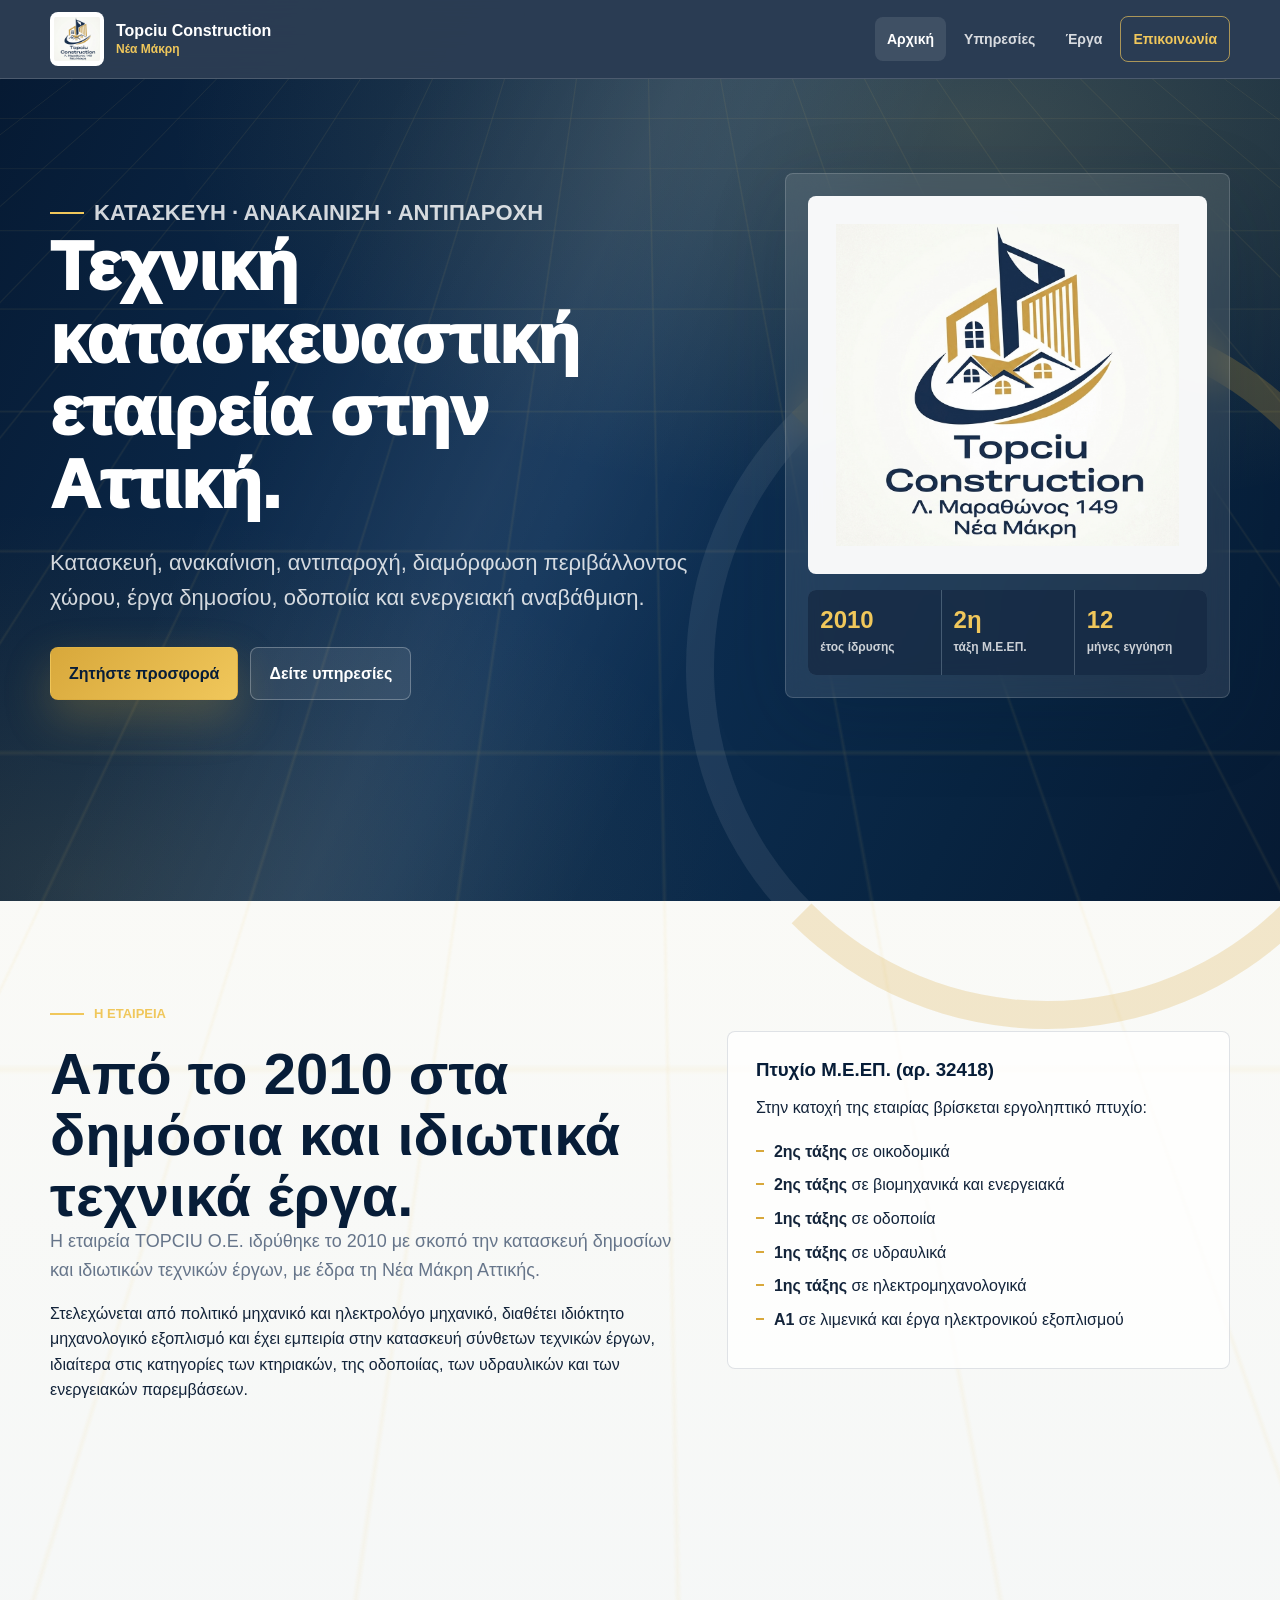
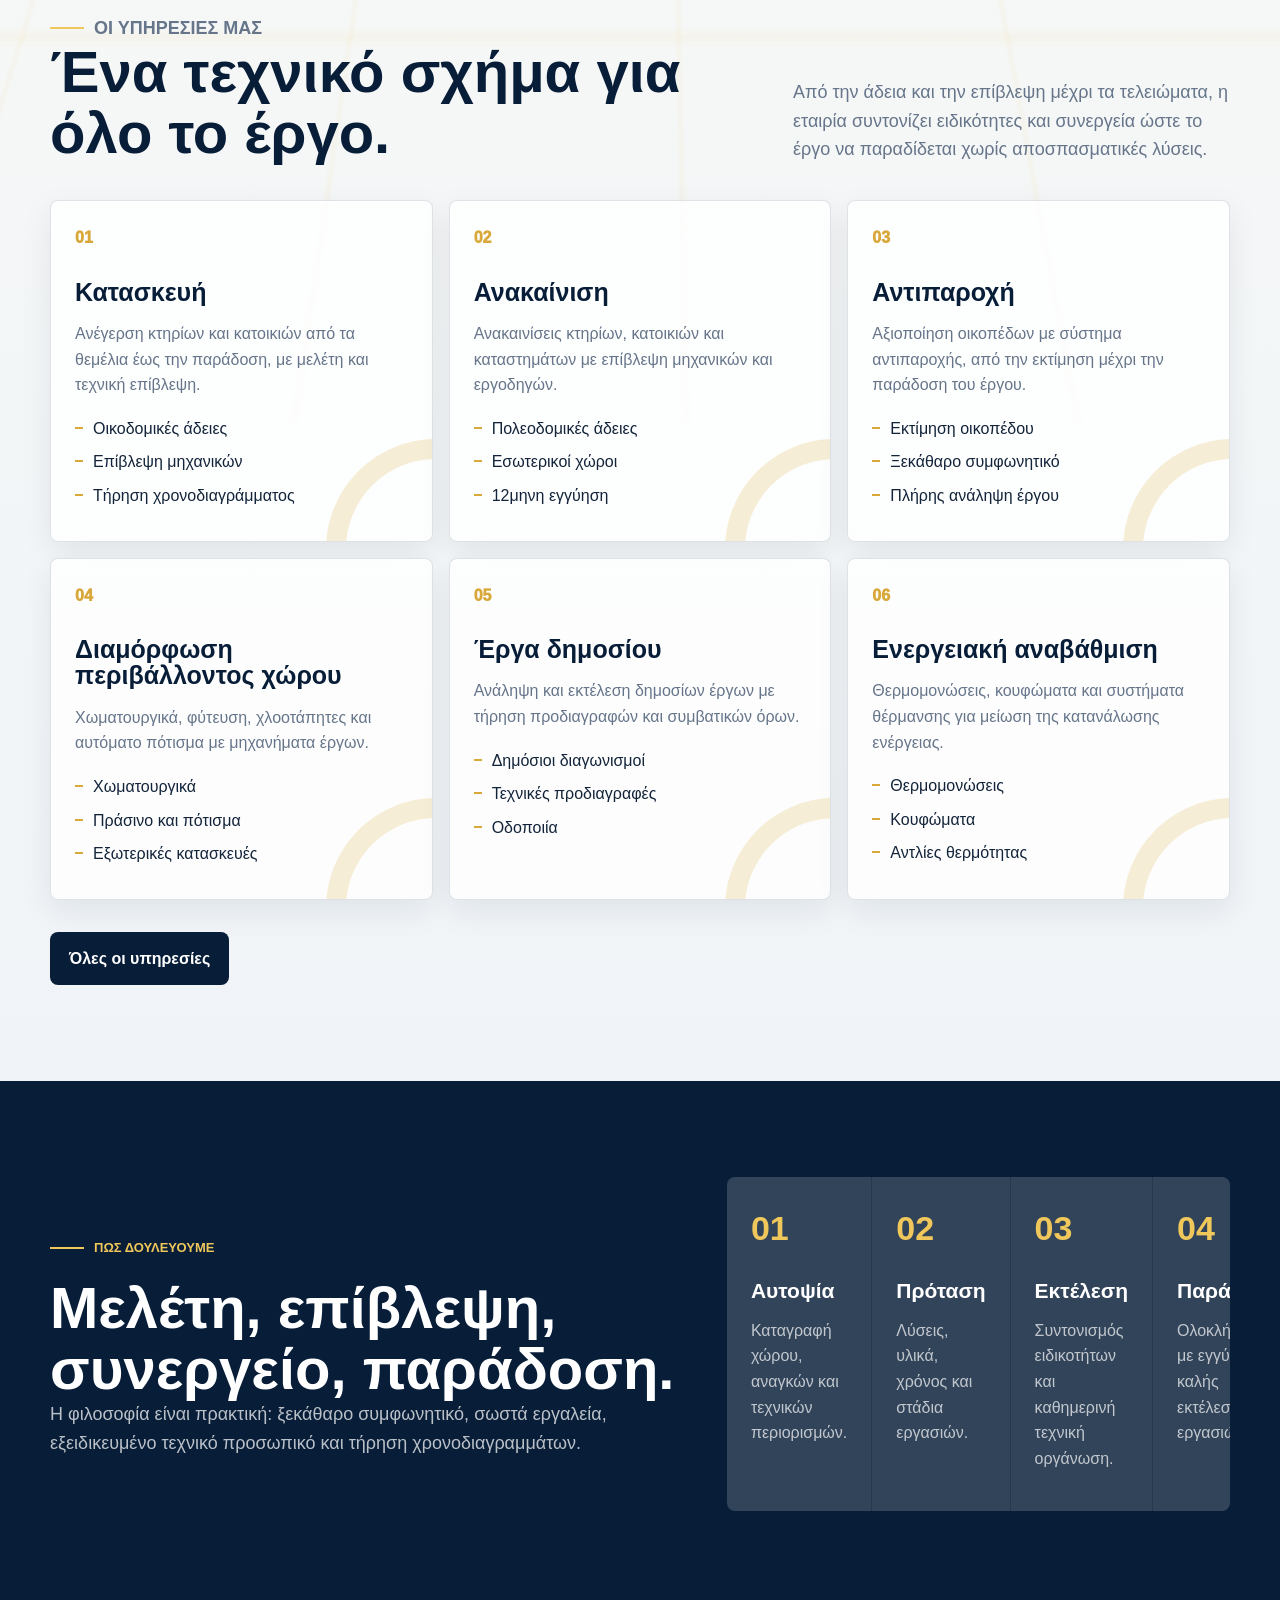
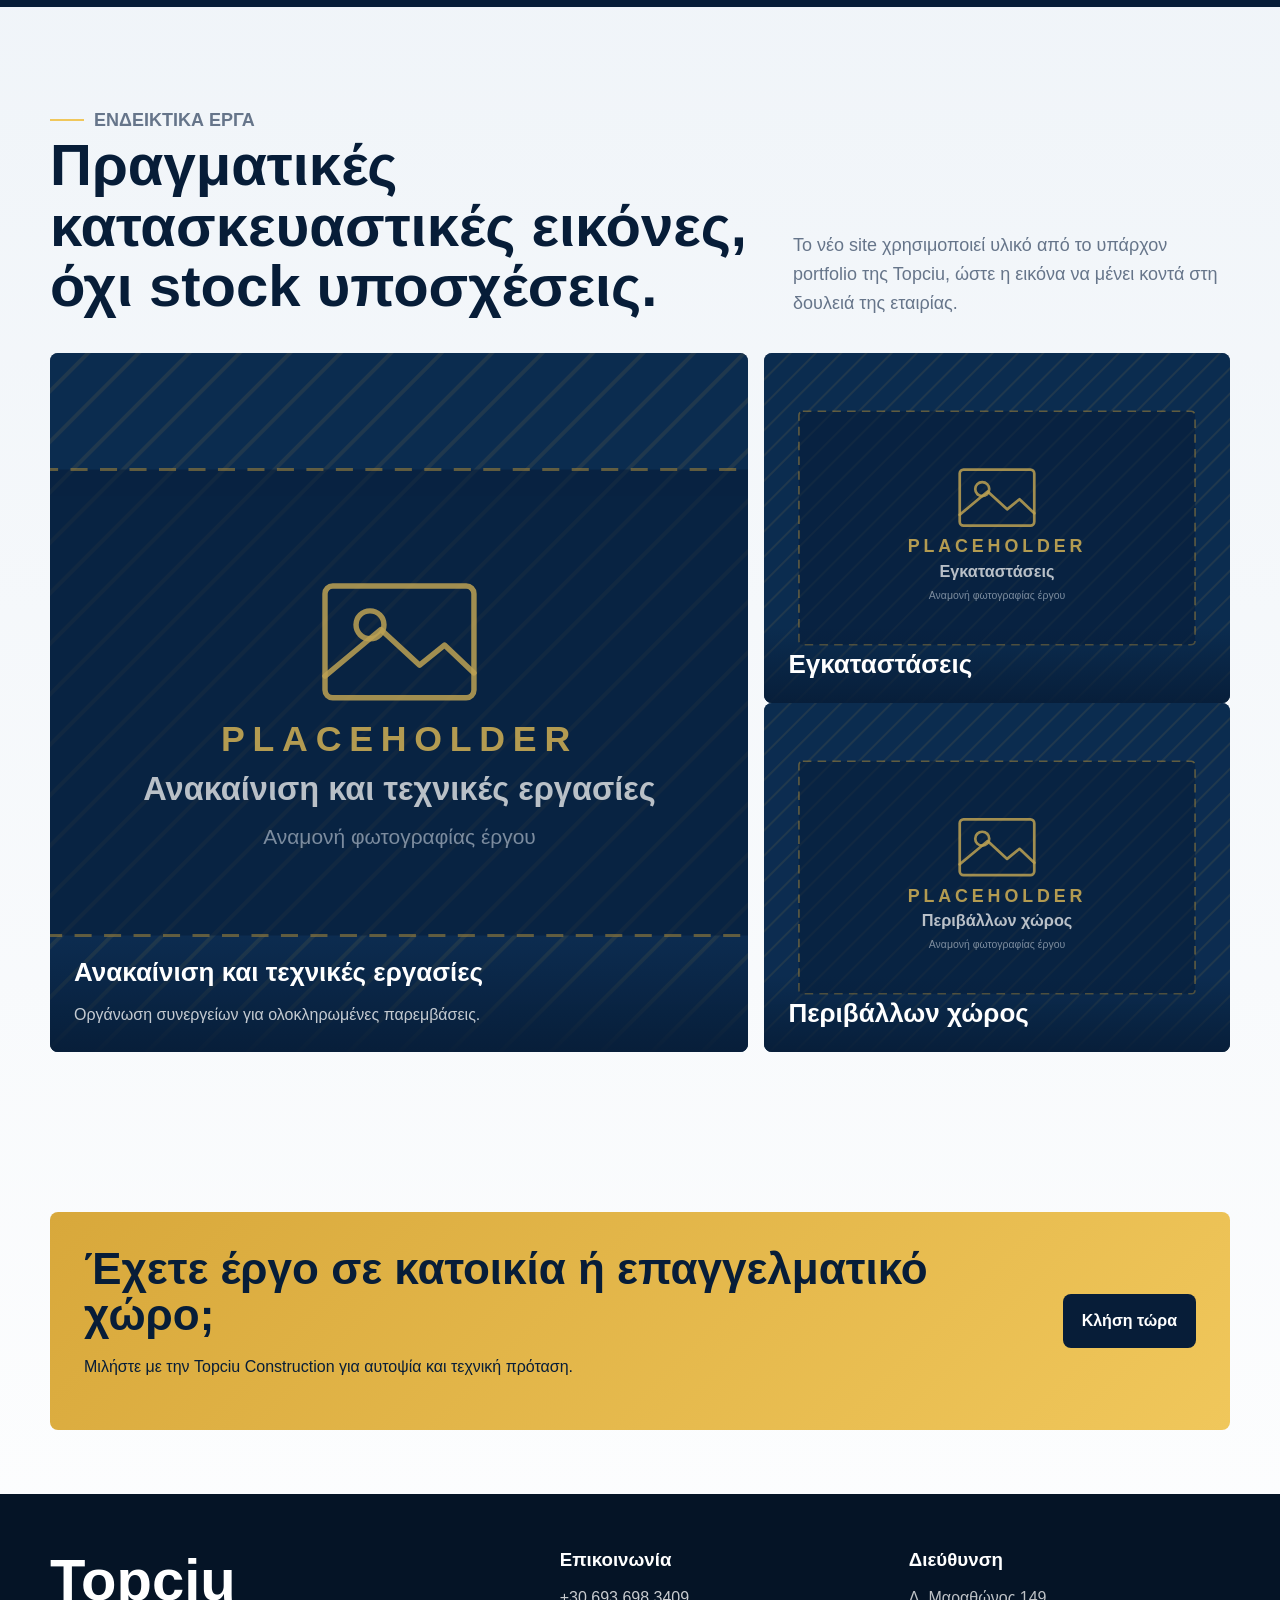
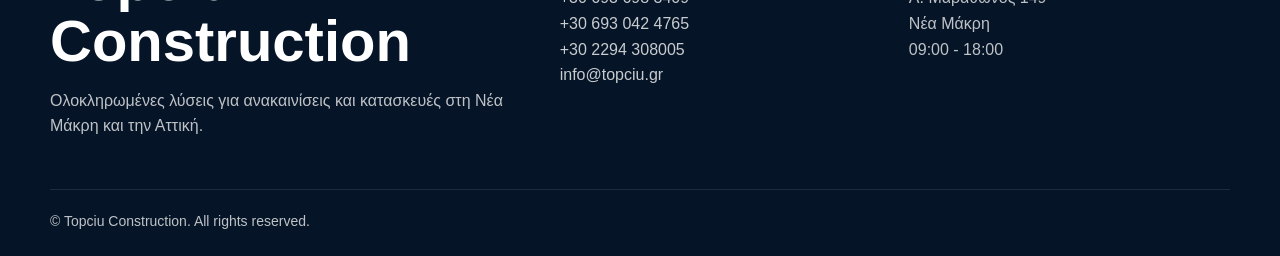
==== index.html @ d17289c3 "Add office landline, switch domain, use image placeholders - Add landline +30 2294 308005 to footers" ====
<!doctype html>
<html lang="el">
<head>
  <meta charset="utf-8">
  <meta name="viewport" content="width=device-width, initial-scale=1">
  <title>Topciu Construction | Ανακαινίσεις και κατασκευές στη Νέα Μάκρη</title>
  <meta name="description" content="Topciu Construction στη Νέα Μάκρη: κατασκευή, ανακαίνιση, αντιπαροχή, διαμόρφωση περιβάλλοντος χώρου, έργα δημοσίου, οδοποιία και ενεργειακή αναβάθμιση.">
  <link rel="canonical" href="https://topciuconstruction.gr/">
  <meta property="og:type" content="website">
  <meta property="og:title" content="Topciu Construction | Ανακαινίσεις και κατασκευές">
  <meta property="og:description" content="Κατασκευαστικές εργασίες με οργάνωση, τεχνική επίβλεψη και 12μηνη εγγύηση καλής εκτέλεσης.">
  <meta property="og:image" content="https://topciuconstruction.gr/assets/topciu-new-logo.png">
  <meta property="og:url" content="https://topciuconstruction.gr/">
  <link rel="stylesheet" href="styles.css">
  <script type="application/ld+json">
  {"@context":"https://schema.org","@type":"LocalBusiness","name":"Topciu Construction","image":"https://topciuconstruction.gr/assets/topciu-new-logo.png","url":"https://topciuconstruction.gr/","telephone":["+306936983409","+306930424765","+302294308005"],"email":"info@topciu.gr","address":{"@type":"PostalAddress","streetAddress":"Λ. Μαραθώνος 149","addressLocality":"Νέα Μάκρη","addressCountry":"GR"},"openingHours":"Mo-Fr 09:00-18:00","areaServed":"Αττική","foundingDate":"2010","legalName":"TOPCIU O.E.","description":"Τεχνική κατασκευαστική εταιρεία που ιδρύθηκε το 2010, με πτυχίο Μ.Ε.ΕΠ. (αρ. 32418) 2ης τάξης σε οικοδομικά και βιομηχανικά-ενεργειακά. Αναλαμβάνει κατασκευή, ανακαίνιση, αντιπαροχή, διαμόρφωση περιβάλλοντος χώρου, έργα δημοσίου, οδοποιία και ενεργειακή αναβάθμιση.","hasOfferCatalog":{"@type":"OfferCatalog","name":"Παροχές και υπηρεσίες","itemListElement":[{"@type":"Offer","itemOffered":{"@type":"Service","name":"Κατασκευή"}},{"@type":"Offer","itemOffered":{"@type":"Service","name":"Ανακαίνιση"}},{"@type":"Offer","itemOffered":{"@type":"Service","name":"Αντιπαροχή"}},{"@type":"Offer","itemOffered":{"@type":"Service","name":"Διαμόρφωση περιβάλλοντος χώρου"}},{"@type":"Offer","itemOffered":{"@type":"Service","name":"Έργα δημοσίου"}},{"@type":"Offer","itemOffered":{"@type":"Service","name":"Οδοποιία"}},{"@type":"Offer","itemOffered":{"@type":"Service","name":"Ενεργειακή αναβάθμιση"}}]}}
  </script>
</head>
<body>
  <a class="skip-link" href="#main">Μετάβαση στο περιεχόμενο</a>
  <div class="site-shell">
    <header class="site-header">
      <div class="container nav-wrap">
        <a class="brand" href="index.html" aria-label="Topciu Construction αρχική">
          <img src="assets/topciu-new-logo.png" alt="Topciu Construction logo" width="54" height="54">
          <span>Topciu Construction<small>Νέα Μάκρη</small></span>
        </a>
        <button class="menu-toggle" type="button" aria-label="Άνοιγμα μενού" aria-expanded="false">☰</button>
        <nav class="main-nav" aria-label="Κύρια πλοήγηση">
          <a href="index.html" aria-current="page">Αρχική</a>
          <a href="ypiresies.html">Υπηρεσίες</a>
          <a href="erga.html">Έργα</a>
          <a href="epikoinonia.html" class="nav-cta">Επικοινωνία</a>
        </nav>
      </div>
    </header>

    <main id="main">
      <section class="hero">
        <div class="container hero-grid">
          <div>
            <p class="eyebrow reveal">Κατασκευή · Ανακαίνιση · Αντιπαροχή</p>
            <h1 class="reveal">Τεχνική κατασκευαστική εταιρεία στην Αττική.</h1>
            <p class="reveal">Κατασκευή, ανακαίνιση, αντιπαροχή, διαμόρφωση περιβάλλοντος χώρου, έργα δημοσίου, οδοποιία και ενεργειακή αναβάθμιση.</p>
            <div class="hero-actions reveal">
              <a class="button button-primary" href="epikoinonia.html">Ζητήστε προσφορά</a>
              <a class="button button-secondary" href="ypiresies.html">Δείτε υπηρεσίες</a>
            </div>
          </div>
          <aside class="hero-panel reveal" aria-label="Στοιχεία εταιρίας">
            <div class="hero-logo">
              <img src="assets/topciu-new-logo.png" alt="Topciu Construction νέο λογότυπο">
            </div>
            <div class="metrics">
              <div class="metric"><strong>2010</strong><span>έτος ίδρυσης</span></div>
              <div class="metric"><strong>2η</strong><span>τάξη Μ.Ε.ΕΠ.</span></div>
              <div class="metric"><strong>12</strong><span>μήνες εγγύηση</span></div>
            </div>
          </aside>
        </div>
      </section>

      <section class="section">
        <div class="container split">
          <div class="reveal">
            <p class="eyebrow">Η εταιρεία</p>
            <h2>Από το 2010 στα δημόσια και ιδιωτικά τεχνικά έργα.</h2>
            <p class="lead">Η εταιρεία TOPCIU Ο.Ε. ιδρύθηκε το 2010 με σκοπό την κατασκευή δημοσίων και ιδιωτικών τεχνικών έργων, με έδρα τη Νέα Μάκρη Αττικής.</p>
            <p>Στελεχώνεται από πολιτικό μηχανικό και ηλεκτρολόγο μηχανικό, διαθέτει ιδιόκτητο μηχανολογικό εξοπλισμό και έχει εμπειρία στην κατασκευή σύνθετων τεχνικών έργων, ιδιαίτερα στις κατηγορίες των κτηριακών, της οδοποιίας, των υδραυλικών και των ενεργειακών παρεμβάσεων.</p>
          </div>
          <div class="content-block reveal">
            <h3>Πτυχίο Μ.Ε.ΕΠ. (αρ. 32418)</h3>
            <p>Στην κατοχή της εταιρίας βρίσκεται εργοληπτικό πτυχίο:</p>
            <ul class="check-list">
              <li><strong>2ης τάξης</strong> σε οικοδομικά</li>
              <li><strong>2ης τάξης</strong> σε βιομηχανικά και ενεργειακά</li>
              <li><strong>1ης τάξης</strong> σε οδοποιία</li>
              <li><strong>1ης τάξης</strong> σε υδραυλικά</li>
              <li><strong>1ης τάξης</strong> σε ηλεκτρομηχανολογικά</li>
              <li><strong>Α1</strong> σε λιμενικά και έργα ηλεκτρονικού εξοπλισμού</li>
            </ul>
          </div>
        </div>
      </section>

      <section class="section">
        <div class="container">
          <div class="section-head reveal">
            <div>
              <p class="eyebrow">Οι υπηρεσίες μας</p>
              <h2>Ένα τεχνικό σχήμα για όλο το έργο.</h2>
            </div>
            <p>Από την άδεια και την επίβλεψη μέχρι τα τελειώματα, η εταιρία συντονίζει ειδικότητες και συνεργεία ώστε το έργο να παραδίδεται χωρίς αποσπασματικές λύσεις.</p>
          </div>
          <div class="service-grid">
            <article class="service-card reveal" data-tilt>
              <span class="num">01</span>
              <h3>Κατασκευή</h3>
              <p>Ανέγερση κτηρίων και κατοικιών από τα θεμέλια έως την παράδοση, με μελέτη και τεχνική επίβλεψη.</p>
              <ul><li>Οικοδομικές άδειες</li><li>Επίβλεψη μηχανικών</li><li>Τήρηση χρονοδιαγράμματος</li></ul>
            </article>
            <article class="service-card reveal" data-tilt>
              <span class="num">02</span>
              <h3><a href="anakainiseis.html">Ανακαίνιση</a></h3>
              <p>Ανακαινίσεις κτηρίων, κατοικιών και καταστημάτων με επίβλεψη μηχανικών και εργοδηγών.</p>
              <ul><li>Πολεοδομικές άδειες</li><li>Εσωτερικοί χώροι</li><li>12μηνη εγγύηση</li></ul>
            </article>
            <article class="service-card reveal" data-tilt>
              <span class="num">03</span>
              <h3>Αντιπαροχή</h3>
              <p>Αξιοποίηση οικοπέδων με σύστημα αντιπαροχής, από την εκτίμηση μέχρι την παράδοση του έργου.</p>
              <ul><li>Εκτίμηση οικοπέδου</li><li>Ξεκάθαρο συμφωνητικό</li><li>Πλήρης ανάληψη έργου</li></ul>
            </article>
            <article class="service-card reveal" data-tilt>
              <span class="num">04</span>
              <h3><a href="exoterikoi-xoroi.html">Διαμόρφωση περιβάλλοντος χώρου</a></h3>
              <p>Χωματουργικά, φύτευση, χλοοτάπητες και αυτόματο πότισμα με μηχανήματα έργων.</p>
              <ul><li>Χωματουργικά</li><li>Πράσινο και πότισμα</li><li>Εξωτερικές κατασκευές</li></ul>
            </article>
            <article class="service-card reveal" data-tilt>
              <span class="num">05</span>
              <h3>Έργα δημοσίου</h3>
              <p>Ανάληψη και εκτέλεση δημοσίων έργων με τήρηση προδιαγραφών και συμβατικών όρων.</p>
              <ul><li>Δημόσιοι διαγωνισμοί</li><li>Τεχνικές προδιαγραφές</li><li>Οδοποιία</li></ul>
            </article>
            <article class="service-card reveal" data-tilt>
              <span class="num">06</span>
              <h3>Ενεργειακή αναβάθμιση</h3>
              <p>Θερμομονώσεις, κουφώματα και συστήματα θέρμανσης για μείωση της κατανάλωσης ενέργειας.</p>
              <ul><li>Θερμομονώσεις</li><li>Κουφώματα</li><li>Αντλίες θερμότητας</li></ul>
            </article>
          </div>
          <div class="section-actions reveal">
            <a class="button button-dark" href="ypiresies.html">Όλες οι υπηρεσίες</a>
          </div>
        </div>
      </section>

      <section class="section section-dark">
        <div class="container split">
          <div class="reveal">
            <p class="eyebrow">Πώς δουλεύουμε</p>
            <h2>Μελέτη, επίβλεψη, συνεργείο, παράδοση.</h2>
            <p class="lead">Η φιλοσοφία είναι πρακτική: ξεκάθαρο συμφωνητικό, σωστά εργαλεία, εξειδικευμένο τεχνικό προσωπικό και τήρηση χρονοδιαγραμμάτων.</p>
          </div>
          <div class="process reveal">
            <div class="process-step"><strong>01</strong><h3>Αυτοψία</h3><p>Καταγραφή χώρου, αναγκών και τεχνικών περιορισμών.</p></div>
            <div class="process-step"><strong>02</strong><h3>Πρόταση</h3><p>Λύσεις, υλικά, χρόνος και στάδια εργασιών.</p></div>
            <div class="process-step"><strong>03</strong><h3>Εκτέλεση</h3><p>Συντονισμός ειδικοτήτων και καθημερινή τεχνική οργάνωση.</p></div>
            <div class="process-step"><strong>04</strong><h3>Παράδοση</h3><p>Ολοκλήρωση με εγγύηση καλής εκτέλεσης εργασιών.</p></div>
          </div>
        </div>
      </section>

      <section class="section">
        <div class="container">
          <div class="section-head reveal">
            <div>
              <p class="eyebrow">Ενδεικτικά έργα</p>
              <h2>Πραγματικές κατασκευαστικές εικόνες, όχι stock υποσχέσεις.</h2>
            </div>
            <p>Το νέο site χρησιμοποιεί υλικό από το υπάρχον portfolio της Topciu, ώστε η εικόνα να μένει κοντά στη δουλειά της εταιρίας.</p>
          </div>
          <div class="project-grid">
            <article class="project-card reveal">
              <img src="assets/placeholder-renovation.svg" alt="Εργασίες ανακαίνισης από την Topciu Construction" loading="lazy">
              <div class="project-caption"><h3>Ανακαίνιση και τεχνικές εργασίες</h3><p>Οργάνωση συνεργείων για ολοκληρωμένες παρεμβάσεις.</p></div>
            </article>
            <div>
              <article class="project-card small reveal">
                <img src="assets/placeholder-systems.svg" alt="Υδραυλικές εγκαταστάσεις σε έργο" loading="lazy">
                <div class="project-caption"><h3>Εγκαταστάσεις</h3></div>
              </article>
              <article class="project-card small reveal">
                <img src="assets/placeholder-exterior.svg" alt="Διαμόρφωση εξωτερικού χώρου" loading="lazy">
                <div class="project-caption"><h3>Περιβάλλων χώρος</h3></div>
              </article>
            </div>
          </div>
        </div>
      </section>

      <section class="section section-tight">
        <div class="container">
          <div class="cta-band reveal">
            <div>
              <h2>Έχετε έργο σε κατοικία ή επαγγελματικό χώρο;</h2>
              <p>Μιλήστε με την Topciu Construction για αυτοψία και τεχνική πρόταση.</p>
            </div>
            <a class="button button-dark" href="tel:+306936983409">Κλήση τώρα</a>
          </div>
        </div>
      </section>
    </main>

    <footer class="footer">
      <div class="container footer-grid">
        <div><h2>Topciu Construction</h2><p>Ολοκληρωμένες λύσεις για ανακαινίσεις και κατασκευές στη Νέα Μάκρη και την Αττική.</p></div>
        <div><h3>Επικοινωνία</h3><p><a href="tel:+306936983409">+30 693 698 3409</a><br><a href="tel:+306930424765">+30 693 042 4765</a><br><a href="tel:+302294308005">+30 2294 308005</a><br><a href="mailto:info@topciu.gr">info@topciu.gr</a></p></div>
        <div><h3>Διεύθυνση</h3><p>Λ. Μαραθώνος 149<br>Νέα Μάκρη<br>09:00 - 18:00</p></div>
      </div>
      <div class="container copyright">© Topciu Construction. All rights reserved.</div>
    </footer>
  </div>
  <script src="script.js"></script>
</body>
</html>
---- styles.css ----
:root {
  --navy: #071d38;
  --navy-2: #0e3157;
  --ink: #13243a;
  --gold: #d8a83b;
  --gold-2: #f0c75b;
  --steel: #dce4ee;
  --paper: #f8f6ef;
  --white: #ffffff;
  --muted: #66758a;
  --line: rgba(7, 29, 56, 0.12);
  --shadow: 0 24px 80px rgba(7, 29, 56, 0.16);
  --radius: 8px;
  --max: 1180px;
}

* {
  box-sizing: border-box;
}

html {
  scroll-behavior: smooth;
}

body {
  margin: 0;
  color: var(--ink);
  background: var(--paper);
  font-family: Inter, "Segoe UI", Roboto, Arial, sans-serif;
  line-height: 1.6;
  overflow-x: hidden;
}

body.menu-open {
  overflow: hidden;
}

img {
  max-width: 100%;
  display: block;
}

a {
  color: inherit;
  text-decoration: none;
}

.site-shell {
  overflow: hidden;
  max-width: 100vw;
  background:
    linear-gradient(135deg, rgba(216, 168, 59, 0.08), transparent 28rem),
    linear-gradient(180deg, #fffdf6 0%, #eef3f8 58%, #ffffff 100%);
}

.container {
  width: min(var(--max), calc(100% - 40px));
  margin: 0 auto;
}

.skip-link {
  position: absolute;
  top: -48px;
  left: 16px;
  z-index: 100;
  padding: 10px 14px;
  background: var(--navy);
  color: var(--white);
}

.skip-link:focus {
  top: 16px;
}

.site-header {
  position: sticky;
  top: 0;
  z-index: 50;
  border-bottom: 1px solid rgba(255, 255, 255, 0.16);
  background: rgba(7, 29, 56, 0.86);
  backdrop-filter: blur(18px);
}

.nav-wrap {
  display: flex;
  align-items: center;
  justify-content: space-between;
  min-height: 78px;
  gap: 24px;
}

.brand {
  display: inline-flex;
  align-items: center;
  gap: 12px;
  color: var(--white);
  font-weight: 900;
  letter-spacing: 0;
}

.brand img {
  width: 54px;
  height: 54px;
  object-fit: contain;
  background: #fff;
  border-radius: 8px;
  padding: 4px;
}

.brand span {
  display: block;
  line-height: 1.1;
}

.brand small {
  display: block;
  margin-top: 3px;
  color: var(--gold-2);
  font-size: 12px;
  font-weight: 800;
}

.main-nav {
  display: flex;
  align-items: center;
  gap: 6px;
}

.main-nav a {
  color: rgba(255, 255, 255, 0.82);
  padding: 11px 12px;
  border-radius: 8px;
  font-size: 14px;
  font-weight: 800;
}

.main-nav a:hover,
.main-nav a[aria-current="page"] {
  color: var(--white);
  background: rgba(255, 255, 255, 0.1);
}

.nav-cta {
  border: 1px solid rgba(240, 199, 91, 0.65);
  color: var(--gold-2) !important;
}

.menu-toggle {
  display: none;
  width: 46px;
  height: 46px;
  border: 1px solid rgba(255, 255, 255, 0.18);
  background: rgba(255, 255, 255, 0.08);
  color: var(--white);
  border-radius: 8px;
  font-size: 24px;
}

.hero {
  position: relative;
  min-height: calc(100vh - 78px);
  padding: 92px 0 56px;
  color: var(--white);
  background:
    linear-gradient(115deg, transparent 24%, rgba(255, 255, 255, 0.07) 41%, transparent 58%),
    radial-gradient(112% 84% at 76% 6%, rgba(240, 199, 91, 0.2), transparent 56%),
    radial-gradient(88% 76% at 6% 98%, rgba(216, 168, 59, 0.13), transparent 60%),
    linear-gradient(115deg, #061a33 0%, #0e3157 46%, #082441 78%, #061a33 100%);
}

.hero::before {
  content: "";
  position: absolute;
  inset: 0;
  opacity: 0.36;
  background-image:
    linear-gradient(rgba(240, 199, 91, 0.2) 1px, transparent 1px),
    linear-gradient(90deg, rgba(240, 199, 91, 0.2) 1px, transparent 1px);
  background-size: 72px 72px;
  transform: perspective(700px) rotateX(58deg) translateY(-18%);
  transform-origin: top;
  animation: blueprintMove 18s linear infinite;
}

.hero::after {
  content: "";
  position: absolute;
  right: -10vw;
  bottom: -10vw;
  width: 52vw;
  aspect-ratio: 1;
  border: 28px solid rgba(216, 168, 59, 0.24);
  border-left-color: rgba(255, 255, 255, 0.08);
  border-radius: 50%;
  animation: slowSpin 28s linear infinite;
}

.hero-grid {
  position: relative;
  z-index: 1;
  display: grid;
  grid-template-columns: minmax(0, 1.1fr) minmax(320px, 0.72fr);
  align-items: center;
  gap: 56px;
}

.hero-grid > *,
.section-head > *,
.split > *,
.detail-grid > *,
.contact-grid > * {
  min-width: 0;
}

.eyebrow {
  display: inline-flex;
  align-items: center;
  flex-wrap: wrap;
  gap: 10px;
  margin: 0 0 20px;
  color: var(--gold-2);
  font-size: 13px;
  font-weight: 900;
  text-transform: uppercase;
}

.eyebrow::before {
  content: "";
  width: 34px;
  height: 2px;
  background: var(--gold-2);
}

h1,
h2,
h3 {
  margin: 0;
  line-height: 1.05;
  letter-spacing: 0;
}

h1 {
  max-width: 900px;
  font-size: clamp(40px, 5.4vw, 76px);
  font-weight: 950;
  overflow-wrap: anywhere;
  word-break: break-word;
}

.hero p {
  max-width: 680px;
  margin: 24px 0 0;
  color: rgba(255, 255, 255, 0.82);
  font-size: clamp(18px, 2vw, 22px);
}

.hero-actions,
.section-actions {
  display: flex;
  flex-wrap: wrap;
  gap: 12px;
  margin-top: 32px;
}

.button {
  display: inline-flex;
  align-items: center;
  justify-content: center;
  min-height: 48px;
  padding: 13px 18px;
  border-radius: 8px;
  border: 1px solid transparent;
  font-weight: 900;
  transition: transform 180ms ease, box-shadow 180ms ease, background 180ms ease;
}

.button:hover {
  transform: translateY(-2px);
}

.button-primary {
  background: linear-gradient(135deg, var(--gold), var(--gold-2));
  color: #071d38;
  box-shadow: 0 18px 46px rgba(216, 168, 59, 0.28);
}

.button-secondary {
  border-color: rgba(255, 255, 255, 0.28);
  color: var(--white);
  background: rgba(255, 255, 255, 0.08);
}

.button-dark {
  background: var(--navy);
  color: var(--white);
}

.hero-panel {
  position: relative;
  padding: 22px;
  border: 1px solid rgba(255, 255, 255, 0.16);
  border-radius: var(--radius);
  background: rgba(255, 255, 255, 0.1);
  box-shadow: var(--shadow);
  backdrop-filter: blur(18px);
}

.hero-logo {
  padding: 28px;
  border-radius: var(--radius);
  background: rgba(255, 255, 255, 0.96);
}

.metrics {
  display: grid;
  grid-template-columns: repeat(3, 1fr);
  gap: 1px;
  margin-top: 16px;
  overflow: hidden;
  border-radius: var(--radius);
  background: rgba(255, 255, 255, 0.16);
}

.metric {
  padding: 18px 12px;
  background: rgba(7, 29, 56, 0.72);
}

.metric strong {
  display: block;
  color: var(--gold-2);
  font-size: 24px;
  line-height: 1;
}

.metric span {
  display: block;
  margin-top: 6px;
  color: rgba(255, 255, 255, 0.78);
  font-size: 12px;
  font-weight: 800;
}

.section {
  position: relative;
  padding: 96px 0;
}

.section-tight {
  padding: 64px 0;
}

.section-dark {
  color: var(--white);
  background: var(--navy);
}

.section-head {
  display: grid;
  grid-template-columns: minmax(0, 0.9fr) minmax(260px, 0.55fr);
  gap: 28px;
  align-items: end;
  margin-bottom: 36px;
}

.section-head p,
.lead {
  margin: 0;
  color: var(--muted);
  font-size: 18px;
}

.section-dark .section-head p,
.section-dark .lead {
  color: rgba(255, 255, 255, 0.72);
}

h2 {
  font-size: clamp(34px, 5vw, 58px);
  color: var(--navy);
}

.section-dark h2 {
  color: var(--white);
}

.service-grid {
  display: grid;
  grid-template-columns: repeat(3, 1fr);
  gap: 16px;
}

.service-card {
  position: relative;
  min-height: 300px;
  padding: 24px;
  border: 1px solid var(--line);
  border-radius: var(--radius);
  background: rgba(255, 255, 255, 0.82);
  box-shadow: 0 10px 32px rgba(7, 29, 56, 0.08);
  overflow: hidden;
  transform-style: preserve-3d;
}

.service-card::after {
  content: "";
  position: absolute;
  inset: auto -30% -35% auto;
  width: 180px;
  aspect-ratio: 1;
  border: 20px solid rgba(216, 168, 59, 0.2);
  border-radius: 50%;
  transition: transform 400ms ease;
}

.service-card:hover::after {
  transform: scale(1.35) rotate(30deg);
}

.service-card .num {
  color: var(--gold);
  font-weight: 950;
}

.service-card h3 {
  margin-top: 28px;
  color: var(--navy);
  font-size: 25px;
}

.service-card p {
  color: var(--muted);
}

.service-card ul,
.check-list {
  padding: 0;
  margin: 18px 0 0;
  list-style: none;
}

.service-card li,
.check-list li {
  position: relative;
  padding-left: 18px;
  margin: 8px 0;
}

.service-card li::before,
.check-list li::before {
  content: "";
  position: absolute;
  top: 11px;
  left: 0;
  width: 8px;
  height: 2px;
  background: var(--gold);
}

.split {
  display: grid;
  grid-template-columns: minmax(0, 1fr) minmax(320px, 0.8fr);
  gap: 48px;
  align-items: center;
}

.image-stack {
  position: relative;
  min-height: 480px;
}

.image-stack img {
  position: absolute;
  border-radius: var(--radius);
  object-fit: cover;
  box-shadow: var(--shadow);
}

.image-stack img:first-child {
  inset: 0 14% 17% 0;
  width: 86%;
  height: 78%;
}

.image-stack img:last-child {
  right: 0;
  bottom: 0;
  width: 58%;
  height: 46%;
  border: 8px solid var(--paper);
}

.process {
  display: grid;
  grid-template-columns: repeat(4, 1fr);
  gap: 1px;
  overflow: hidden;
  border-radius: var(--radius);
  background: rgba(255, 255, 255, 0.12);
}

.process-step {
  min-height: 230px;
  padding: 24px;
  background: rgba(255, 255, 255, 0.06);
}

.process-step strong {
  color: var(--gold-2);
  font-size: 34px;
}

.process-step h3 {
  margin-top: 24px;
  font-size: 21px;
}

.process-step p {
  color: rgba(255, 255, 255, 0.7);
}

.project-grid {
  display: grid;
  grid-template-columns: 1.2fr 0.8fr;
  gap: 16px;
}

.project-card {
  position: relative;
  min-height: 420px;
  border-radius: var(--radius);
  overflow: hidden;
  background: var(--navy);
}

.project-card.small {
  min-height: 202px;
}

.project-card img {
  width: 100%;
  height: 100%;
  object-fit: cover;
  opacity: 0.78;
  transition: transform 700ms ease, opacity 300ms ease;
}

.project-card:hover img {
  transform: scale(1.06);
  opacity: 0.92;
}

.project-caption {
  position: absolute;
  inset: auto 0 0;
  padding: 24px;
  color: var(--white);
  background: linear-gradient(transparent, rgba(7, 29, 56, 0.92));
}

.project-caption h3 {
  font-size: 26px;
}

.project-caption p {
  margin-bottom: 0;
  color: rgba(255, 255, 255, 0.76);
}

.cta-band {
  display: grid;
  grid-template-columns: minmax(0, 1fr) auto;
  gap: 24px;
  align-items: center;
  padding: 34px;
  border-radius: var(--radius);
  background: linear-gradient(135deg, var(--gold), var(--gold-2));
  color: var(--navy);
}

.cta-band h2 {
  color: var(--navy);
  font-size: clamp(28px, 4vw, 44px);
}

.footer {
  padding: 56px 0 24px;
  color: rgba(255, 255, 255, 0.74);
  background: #051426;
}

.footer-grid {
  display: grid;
  grid-template-columns: 1.2fr 0.8fr 0.8fr;
  gap: 28px;
}

.footer h2,
.footer h3 {
  color: var(--white);
}

.footer a {
  color: rgba(255, 255, 255, 0.78);
}

.footer a:hover {
  color: var(--gold-2);
}

.copyright {
  margin-top: 34px;
  padding-top: 20px;
  border-top: 1px solid rgba(255, 255, 255, 0.1);
  font-size: 14px;
}

.page-hero {
  padding: 84px 0 72px;
  color: var(--white);
  background:
    linear-gradient(125deg, transparent 22%, rgba(255, 255, 255, 0.06) 40%, transparent 56%),
    radial-gradient(100% 130% at 84% 0%, rgba(240, 199, 91, 0.18), transparent 58%),
    linear-gradient(125deg, #061a33 0%, #0e3157 58%, #071d38 100%);
}

.page-hero h1 {
  max-width: 980px;
  font-size: clamp(38px, 5.2vw, 70px);
}

.breadcrumb {
  display: flex;
  flex-wrap: wrap;
  gap: 8px;
  margin-bottom: 20px;
  color: rgba(255, 255, 255, 0.72);
  font-size: 14px;
  font-weight: 800;
}

.detail-grid {
  display: grid;
  grid-template-columns: minmax(0, 0.7fr) minmax(0, 1fr);
  gap: 42px;
}

.fact-panel {
  position: sticky;
  top: 104px;
  padding: 24px;
  border-radius: var(--radius);
  background: var(--navy);
  color: var(--white);
}

.fact-panel h2 {
  color: var(--white);
  font-size: 30px;
}

.fact-panel p {
  color: rgba(255, 255, 255, 0.72);
}

.content-block {
  padding: 28px;
  margin-bottom: 16px;
  border: 1px solid var(--line);
  border-radius: var(--radius);
  background: rgba(255, 255, 255, 0.76);
}

.content-block h2,
.content-block h3 {
  color: var(--navy);
}

.contact-grid {
  display: grid;
  grid-template-columns: 0.8fr 1fr;
  gap: 28px;
}

.contact-card {
  padding: 28px;
  border-radius: var(--radius);
  background: var(--white);
  box-shadow: 0 14px 40px rgba(7, 29, 56, 0.08);
}

.contact-card p {
  margin: 8px 0;
}

.contact-form {
  display: grid;
  gap: 14px;
}

.contact-form label {
  display: grid;
  gap: 6px;
  color: var(--navy);
  font-weight: 900;
}

.contact-form input,
.contact-form textarea,
.contact-form select {
  width: 100%;
  min-height: 48px;
  border: 1px solid rgba(7, 29, 56, 0.18);
  border-radius: 8px;
  padding: 12px 14px;
  font: inherit;
  color: var(--ink);
  background: #fbfcfe;
}

.contact-form textarea {
  min-height: 144px;
  resize: vertical;
}

.reveal {
  opacity: 0;
  transform: translateY(24px);
  transition: opacity 700ms ease, transform 700ms ease;
}

.reveal.is-visible {
  opacity: 1;
  transform: translateY(0);
}

@keyframes blueprintMove {
  from { background-position: 0 0, 0 0; }
  to { background-position: 144px 144px, 144px 144px; }
}

@keyframes slowSpin {
  to { transform: rotate(360deg); }
}

@media (prefers-reduced-motion: reduce) {
  *,
  *::before,
  *::after {
    animation-duration: 0.01ms !important;
    animation-iteration-count: 1 !important;
    scroll-behavior: auto !important;
    transition-duration: 0.01ms !important;
  }
}

@media (max-width: 980px) {
  .menu-toggle {
    display: inline-grid;
    place-items: center;
  }

  .main-nav {
    position: fixed;
    inset: 78px 0 auto;
    display: grid;
    gap: 0;
    padding: 18px 20px 24px;
    background: rgba(7, 29, 56, 0.98);
    transform: translateY(-130%);
    transition: transform 240ms ease;
  }

  .main-nav.is-open {
    transform: translateY(0);
  }

  .main-nav a {
    padding: 15px 12px;
  }

  .hero-grid,
  .section-head,
  .split,
  .detail-grid,
  .contact-grid,
  .footer-grid,
  .cta-band {
    grid-template-columns: 1fr;
  }

  .service-grid,
  .process {
    grid-template-columns: repeat(2, 1fr);
  }

  .project-grid {
    grid-template-columns: 1fr;
  }
}

@media (max-width: 640px) {
  .container {
    width: calc(100vw - 28px);
    max-width: calc(100vw - 28px);
  }

  .brand span {
    font-size: 13px;
  }

  .brand img {
    width: 44px;
    height: 44px;
  }

  .nav-wrap {
    min-height: 72px;
    gap: 12px;
  }

  .menu-toggle {
    width: 44px;
    height: 44px;
  }

  .hero {
    min-height: calc(100svh - 72px);
    padding: 46px 0 38px;
    background:
      radial-gradient(120% 58% at 72% 4%, rgba(240, 199, 91, 0.18), transparent 58%),
      linear-gradient(180deg, #061a33 0%, #0e3157 46%, #071d38 100%);
  }

  .hero-grid {
    display: block;
  }

  .hero h1,
  .hero p,
  .hero .eyebrow,
  .hero-actions {
    width: min(360px, calc(100vw - 28px));
    max-width: min(360px, calc(100vw - 28px));
  }

  h1 {
    font-size: clamp(38px, 10.2vw, 46px);
    line-height: 1.02;
  }

  .eyebrow {
    align-items: flex-start;
    font-size: 12px;
    line-height: 1.4;
    margin-bottom: 14px;
  }

  .eyebrow::before {
    width: 30px;
    margin-top: 8px;
  }

  .hero p {
    margin-top: 20px;
    color: rgba(255, 255, 255, 0.86);
    font-size: 16px;
    line-height: 1.7;
    overflow-wrap: anywhere;
  }

  .hero-actions {
    display: grid;
    grid-template-columns: 1fr;
    gap: 10px;
    margin-top: 28px;
  }

  .hero-actions .button {
    width: min(230px, 100%);
  }

  .hero-panel {
    display: none;
  }

  .metrics,
  .service-grid,
  .process {
    grid-template-columns: 1fr;
  }

  .section {
    padding: 68px 0;
  }

  .image-stack {
    min-height: 340px;
  }

  .project-card,
  .project-card.small {
    min-height: 320px;
  }
}
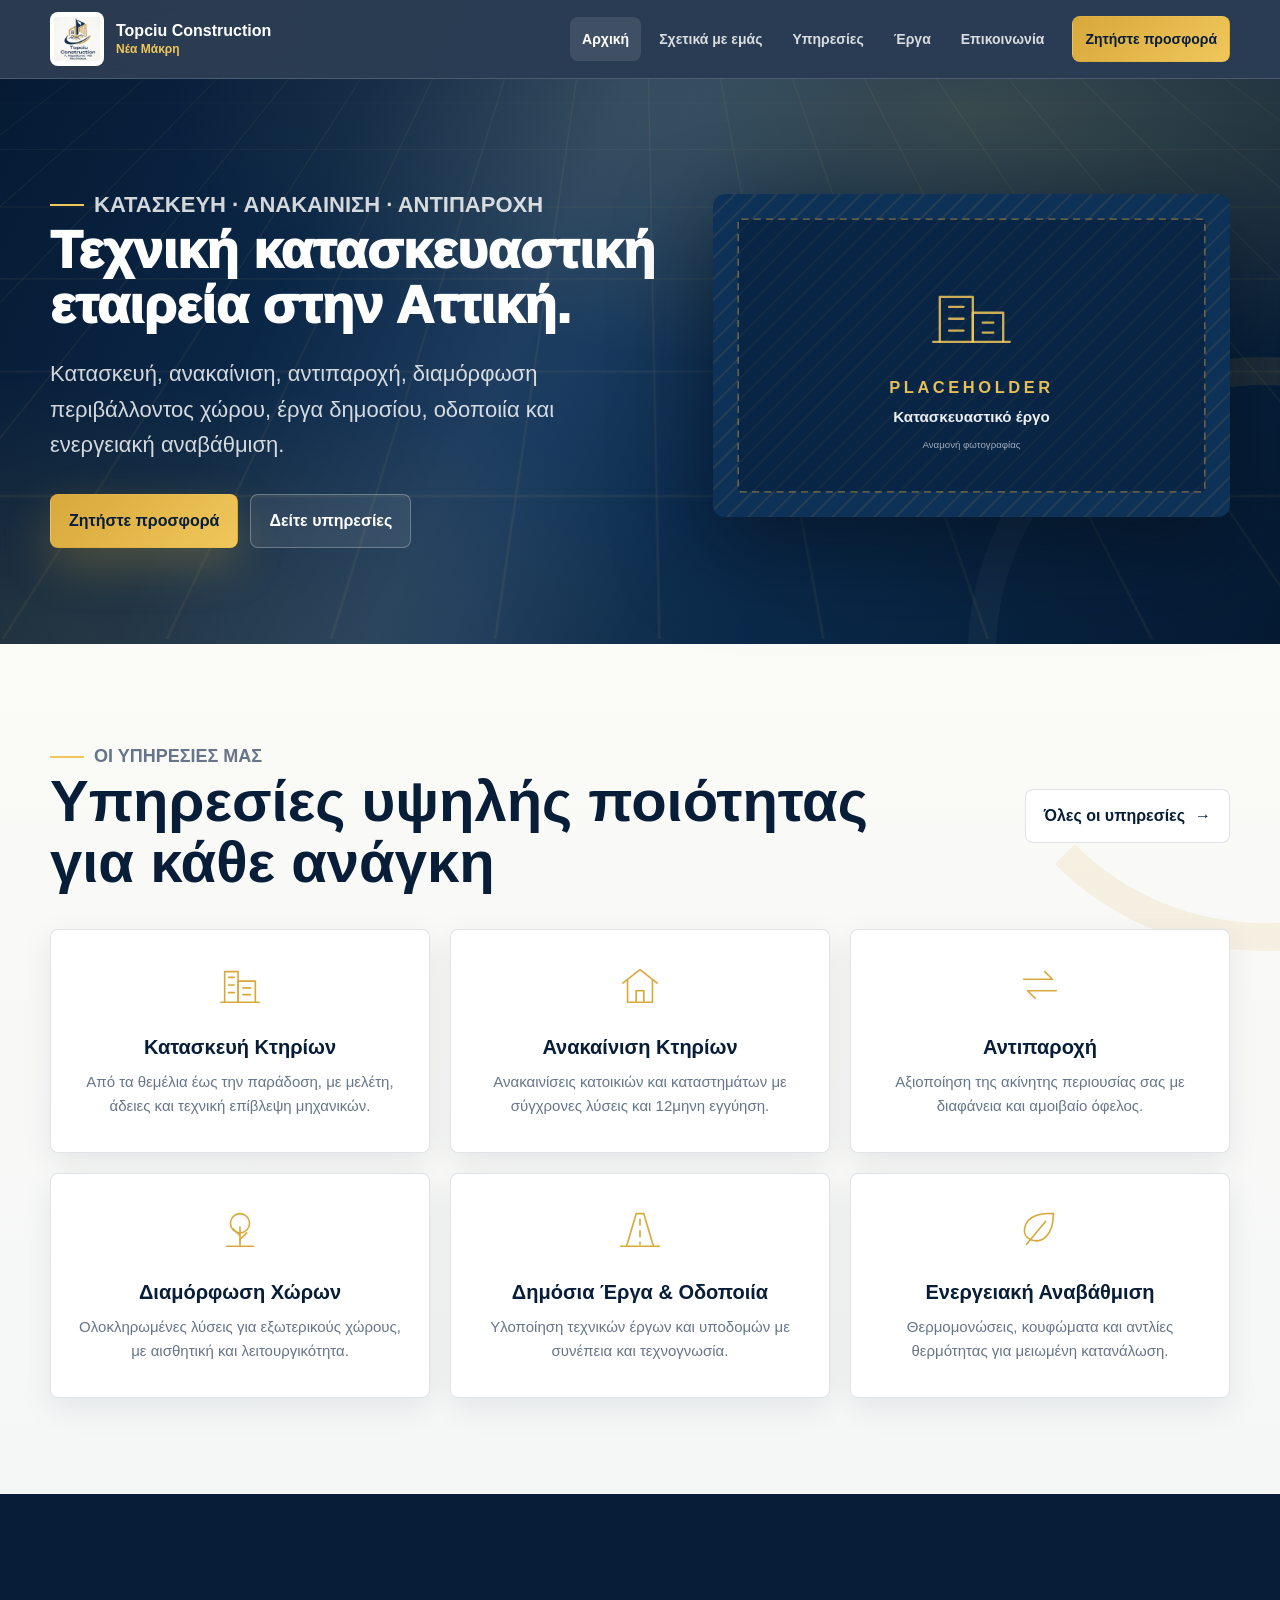
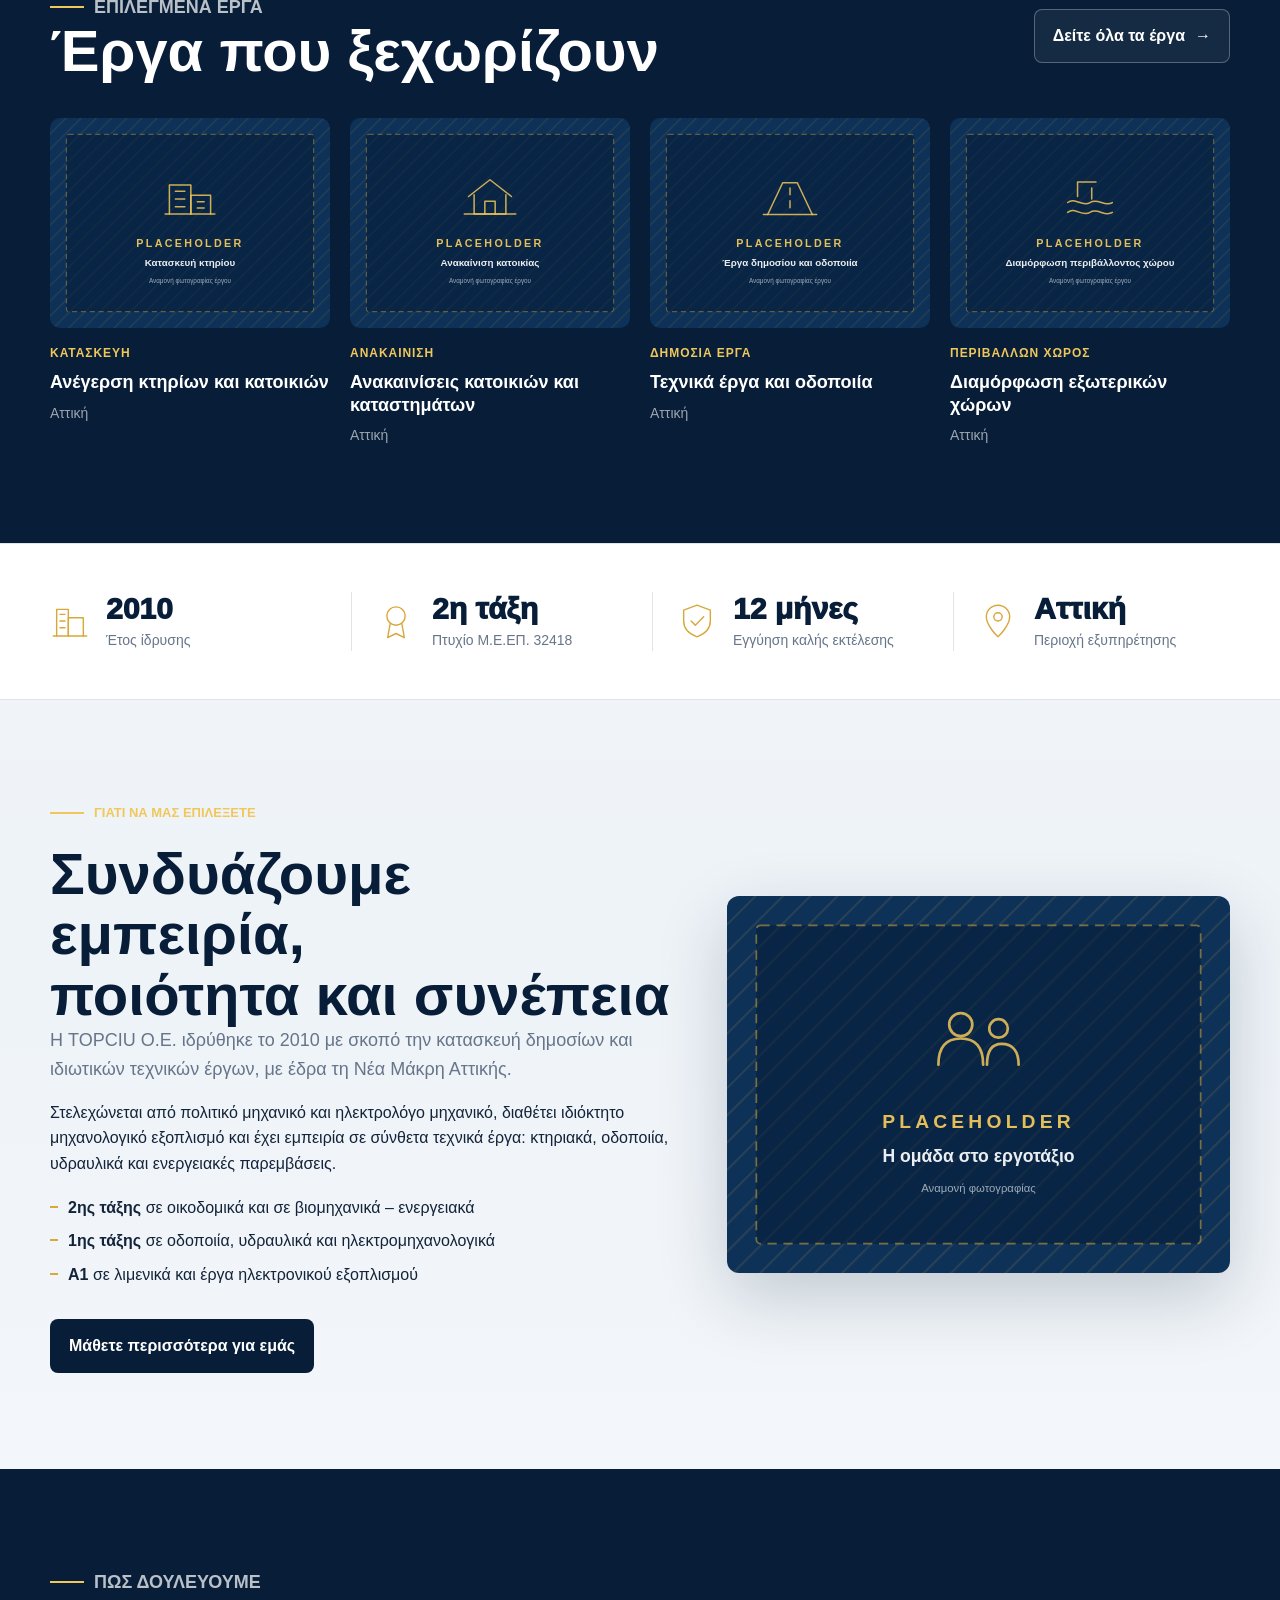
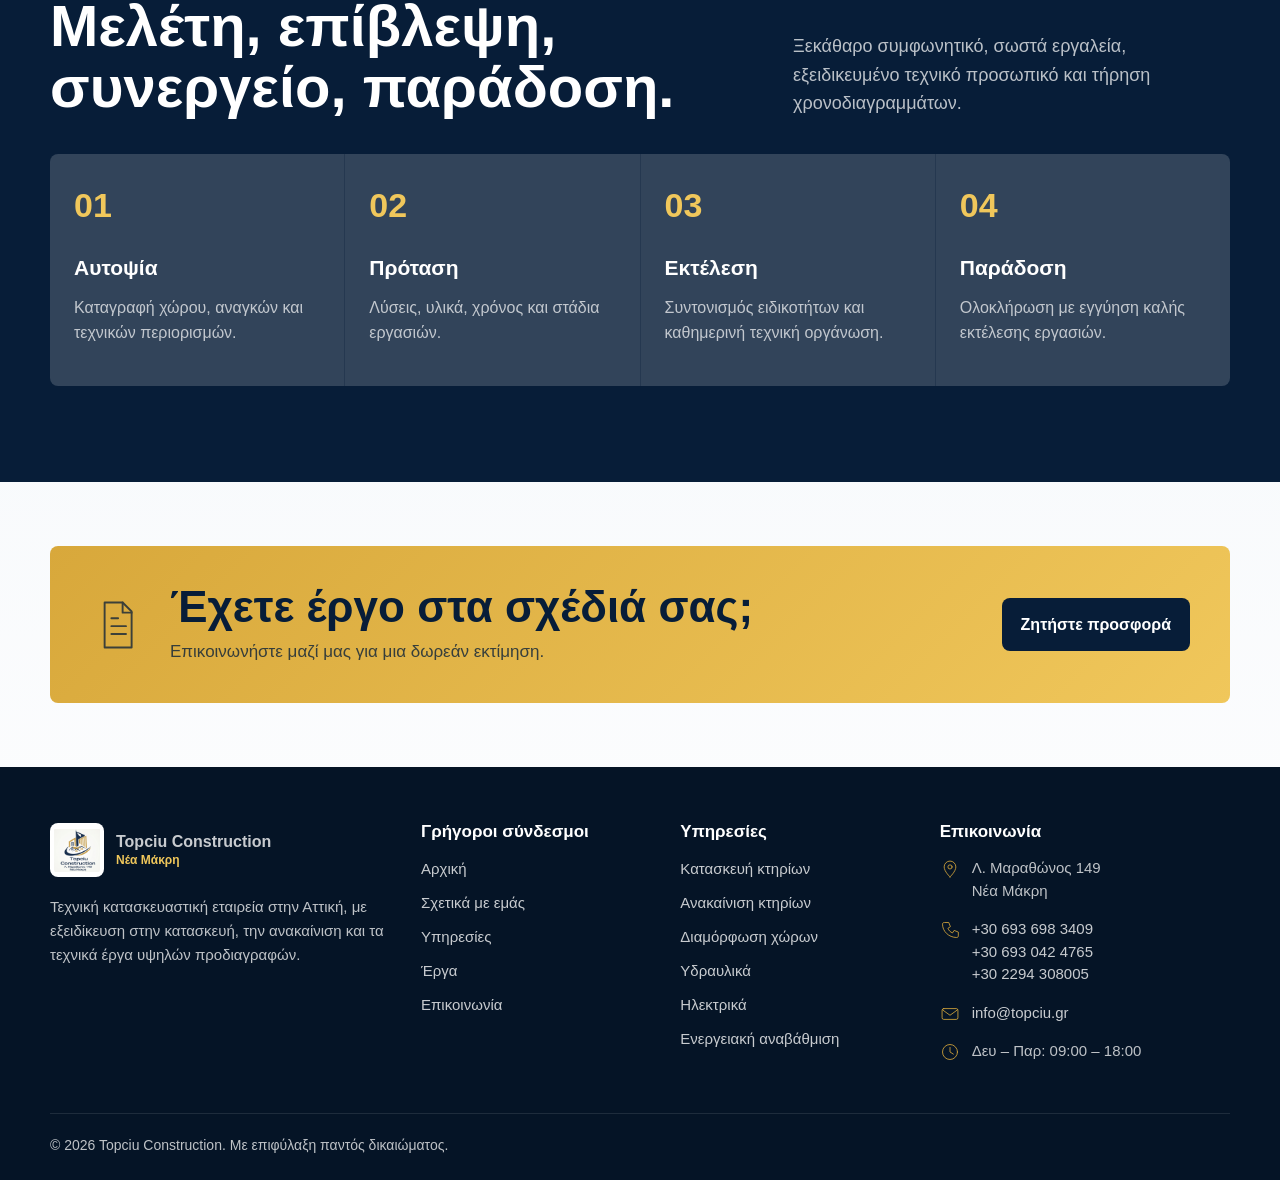
==== commit a6b3040b: "Rebuild homepage to the new layout - Hero split into copy plus a wide media slot - Six icon-led serv" ====
--- a/index.html
+++ b/index.html
@@ -5,15 +5,15 @@
   <meta name="viewport" content="width=device-width, initial-scale=1">
   <title>Topciu Construction | Ανακαινίσεις και κατασκευές στη Νέα Μάκρη</title>
   <meta name="description" content="Topciu Construction στη Νέα Μάκρη: κατασκευή, ανακαίνιση, αντιπαροχή, διαμόρφωση περιβάλλοντος χώρου, έργα δημοσίου, οδοποιία και ενεργειακή αναβάθμιση.">
-  <link rel="canonical" href="https://topciuconstruction.gr/">
+  <link rel="canonical" href="https://topciu-construction.gr/">
   <meta property="og:type" content="website">
   <meta property="og:title" content="Topciu Construction | Ανακαινίσεις και κατασκευές">
   <meta property="og:description" content="Κατασκευαστικές εργασίες με οργάνωση, τεχνική επίβλεψη και 12μηνη εγγύηση καλής εκτέλεσης.">
-  <meta property="og:image" content="https://topciuconstruction.gr/assets/topciu-new-logo.png">
-  <meta property="og:url" content="https://topciuconstruction.gr/">
+  <meta property="og:image" content="https://topciu-construction.gr/assets/topciu-new-logo.png">
+  <meta property="og:url" content="https://topciu-construction.gr/">
   <link rel="stylesheet" href="styles.css">
   <script type="application/ld+json">
-  {"@context":"https://schema.org","@type":"LocalBusiness","name":"Topciu Construction","image":"https://topciuconstruction.gr/assets/topciu-new-logo.png","url":"https://topciuconstruction.gr/","telephone":["+306936983409","+306930424765","+302294308005"],"email":"info@topciu.gr","address":{"@type":"PostalAddress","streetAddress":"Λ. Μαραθώνος 149","addressLocality":"Νέα Μάκρη","addressCountry":"GR"},"openingHours":"Mo-Fr 09:00-18:00","areaServed":"Αττική","foundingDate":"2010","legalName":"TOPCIU O.E.","description":"Τεχνική κατασκευαστική εταιρεία που ιδρύθηκε το 2010, με πτυχίο Μ.Ε.ΕΠ. (αρ. 32418) 2ης τάξης σε οικοδομικά και βιομηχανικά-ενεργειακά. Αναλαμβάνει κατασκευή, ανακαίνιση, αντιπαροχή, διαμόρφωση περιβάλλοντος χώρου, έργα δημοσίου, οδοποιία και ενεργειακή αναβάθμιση.","hasOfferCatalog":{"@type":"OfferCatalog","name":"Παροχές και υπηρεσίες","itemListElement":[{"@type":"Offer","itemOffered":{"@type":"Service","name":"Κατασκευή"}},{"@type":"Offer","itemOffered":{"@type":"Service","name":"Ανακαίνιση"}},{"@type":"Offer","itemOffered":{"@type":"Service","name":"Αντιπαροχή"}},{"@type":"Offer","itemOffered":{"@type":"Service","name":"Διαμόρφωση περιβάλλοντος χώρου"}},{"@type":"Offer","itemOffered":{"@type":"Service","name":"Έργα δημοσίου"}},{"@type":"Offer","itemOffered":{"@type":"Service","name":"Οδοποιία"}},{"@type":"Offer","itemOffered":{"@type":"Service","name":"Ενεργειακή αναβάθμιση"}}]}}
+  {"@context":"https://schema.org","@type":"LocalBusiness","name":"Topciu Construction","image":"https://topciu-construction.gr/assets/topciu-new-logo.png","url":"https://topciu-construction.gr/","telephone":["+306936983409","+306930424765","+302294308005"],"email":"info@topciu.gr","address":{"@type":"PostalAddress","streetAddress":"Λ. Μαραθώνος 149","addressLocality":"Νέα Μάκρη","addressCountry":"GR"},"openingHours":"Mo-Fr 09:00-18:00","areaServed":"Αττική","foundingDate":"2010","legalName":"TOPCIU O.E.","description":"Τεχνική κατασκευαστική εταιρεία που ιδρύθηκε το 2010, με πτυχίο Μ.Ε.ΕΠ. (αρ. 32418) 2ης τάξης σε οικοδομικά και βιομηχανικά-ενεργειακά. Αναλαμβάνει κατασκευή, ανακαίνιση, αντιπαροχή, διαμόρφωση περιβάλλοντος χώρου, έργα δημοσίου, οδοποιία και ενεργειακή αναβάθμιση.","hasOfferCatalog":{"@type":"OfferCatalog","name":"Παροχές και υπηρεσίες","itemListElement":[{"@type":"Offer","itemOffered":{"@type":"Service","name":"Κατασκευή"}},{"@type":"Offer","itemOffered":{"@type":"Service","name":"Ανακαίνιση"}},{"@type":"Offer","itemOffered":{"@type":"Service","name":"Αντιπαροχή"}},{"@type":"Offer","itemOffered":{"@type":"Service","name":"Διαμόρφωση περιβάλλοντος χώρου"}},{"@type":"Offer","itemOffered":{"@type":"Service","name":"Έργα δημοσίου"}},{"@type":"Offer","itemOffered":{"@type":"Service","name":"Οδοποιία"}},{"@type":"Offer","itemOffered":{"@type":"Service","name":"Ενεργειακή αναβάθμιση"}}]}}
   </script>
 </head>
 <body>
@@ -28,9 +28,11 @@
         <button class="menu-toggle" type="button" aria-label="Άνοιγμα μενού" aria-expanded="false">☰</button>
         <nav class="main-nav" aria-label="Κύρια πλοήγηση">
           <a href="index.html" aria-current="page">Αρχική</a>
+          <a href="#etaireia">Σχετικά με εμάς</a>
           <a href="ypiresies.html">Υπηρεσίες</a>
           <a href="erga.html">Έργα</a>
-          <a href="epikoinonia.html" class="nav-cta">Επικοινωνία</a>
+          <a href="epikoinonia.html">Επικοινωνία</a>
+          <a href="epikoinonia.html" class="nav-cta">Ζητήστε προσφορά</a>
         </nav>
       </div>
     </header>
@@ -38,7 +40,7 @@
     <main id="main">
       <section class="hero">
         <div class="container hero-grid">
-          <div>
+          <div class="hero-copy">
             <p class="eyebrow reveal">Κατασκευή · Ανακαίνιση · Αντιπαροχή</p>
             <h1 class="reveal">Τεχνική κατασκευαστική εταιρεία στην Αττική.</h1>
             <p class="reveal">Κατασκευή, ανακαίνιση, αντιπαροχή, διαμόρφωση περιβάλλοντος χώρου, έργα δημοσίου, οδοποιία και ενεργειακή αναβάθμιση.</p>
@@ -47,101 +49,147 @@
               <a class="button button-secondary" href="ypiresies.html">Δείτε υπηρεσίες</a>
             </div>
           </div>
-          <aside class="hero-panel reveal" aria-label="Στοιχεία εταιρίας">
-            <div class="hero-logo">
-              <img src="assets/topciu-new-logo.png" alt="Topciu Construction νέο λογότυπο">
-            </div>
-            <div class="metrics">
-              <div class="metric"><strong>2010</strong><span>έτος ίδρυσης</span></div>
-              <div class="metric"><strong>2η</strong><span>τάξη Μ.Ε.ΕΠ.</span></div>
-              <div class="metric"><strong>12</strong><span>μήνες εγγύηση</span></div>
-            </div>
-          </aside>
+          <div class="hero-media reveal">
+            <img src="assets/placeholder-hero.svg" alt="Κατασκευαστικό έργο της Topciu Construction" width="1600" height="1000">
+          </div>
         </div>
       </section>
 
       <section class="section">
+        <div class="container">
+          <div class="section-head head-action reveal">
+            <div>
+              <p class="eyebrow">Οι υπηρεσίες μας</p>
+              <h2>Υπηρεσίες υψηλής ποιότητας<br>για κάθε ανάγκη</h2>
+            </div>
+            <a class="button button-ghost" href="ypiresies.html">Όλες οι υπηρεσίες <span aria-hidden="true">→</span></a>
+          </div>
+
+          <div class="service-grid">
+            <article class="service-card card-icon reveal" data-tilt>
+              <svg class="ico" viewBox="0 0 48 48" aria-hidden="true"><path d="M8 42V10h14v32"/><path d="M22 42V20h18v22"/><path d="M4 42h40"/><path d="M12 16h6M12 24h6M12 32h6"/><path d="M27 27h8M27 34h8"/></svg>
+              <h3>Κατασκευή Κτηρίων</h3>
+              <p>Από τα θεμέλια έως την παράδοση, με μελέτη, άδειες και τεχνική επίβλεψη μηχανικών.</p>
+            </article>
+            <article class="service-card card-icon reveal" data-tilt>
+              <svg class="ico" viewBox="0 0 48 48" aria-hidden="true"><path d="M6 22 24 8l18 14"/><path d="M11 19v23h26V19"/><path d="M20 42V30h8v12"/></svg>
+              <h3><a href="anakainiseis.html">Ανακαίνιση Κτηρίων</a></h3>
+              <p>Ανακαινίσεις κατοικιών και καταστημάτων με σύγχρονες λύσεις και 12μηνη εγγύηση.</p>
+            </article>
+            <article class="service-card card-icon reveal" data-tilt>
+              <svg class="ico" viewBox="0 0 48 48" aria-hidden="true"><path d="M7 18h30l-8-8"/><path d="M41 30H11l8 8"/></svg>
+              <h3>Αντιπαροχή</h3>
+              <p>Αξιοποίηση της ακίνητης περιουσίας σας με διαφάνεια και αμοιβαίο όφελος.</p>
+            </article>
+            <article class="service-card card-icon reveal" data-tilt>
+              <svg class="ico" viewBox="0 0 48 48" aria-hidden="true"><circle cx="24" cy="18" r="10"/><path d="M24 42V22"/><path d="M24 31l-7-7M24 35l7-7"/><path d="M10 42h28"/></svg>
+              <h3><a href="exoterikoi-xoroi.html">Διαμόρφωση Χώρων</a></h3>
+              <p>Ολοκληρωμένες λύσεις για εξωτερικούς χώρους, με αισθητική και λειτουργικότητα.</p>
+            </article>
+            <article class="service-card card-icon reveal" data-tilt>
+              <svg class="ico" viewBox="0 0 48 48" aria-hidden="true"><path d="M10 42L20 8h8l10 34"/><path d="M24 14v6M24 26v6M24 38v2"/><path d="M4 42h40"/></svg>
+              <h3>Δημόσια Έργα &amp; Οδοποιία</h3>
+              <p>Υλοποίηση τεχνικών έργων και υποδομών με συνέπεια και τεχνογνωσία.</p>
+            </article>
+            <article class="service-card card-icon reveal" data-tilt>
+              <svg class="ico" viewBox="0 0 48 48" aria-hidden="true"><path d="M38 8c0 22-12 32-24 27C4 31 6 15 20 10c8-3 14-2 18-2Z"/><path d="M30 16L10 40"/></svg>
+              <h3>Ενεργειακή Αναβάθμιση</h3>
+              <p>Θερμομονώσεις, κουφώματα και αντλίες θερμότητας για μειωμένη κατανάλωση.</p>
+            </article>
+          </div>
+        </div>
+      </section>
+
+      <section class="section section-dark">
+        <div class="container">
+          <div class="section-head head-action reveal">
+            <div>
+              <p class="eyebrow">Επιλεγμένα έργα</p>
+              <h2>Έργα που ξεχωρίζουν</h2>
+            </div>
+            <a class="button button-ghost" href="erga.html">Δείτε όλα τα έργα <span aria-hidden="true">→</span></a>
+          </div>
+
+          <div class="work-grid">
+            <a class="work-card reveal" href="erga.html">
+              <img src="assets/placeholder-erga-1.svg" alt="Κατασκευή κτηρίου" loading="lazy" width="1200" height="900">
+              <p class="work-cat">Κατασκευή</p>
+              <h3>Ανέγερση κτηρίων και κατοικιών</h3>
+              <p class="work-meta">Αττική</p>
+            </a>
+            <a class="work-card reveal" href="anakainiseis.html">
+              <img src="assets/placeholder-erga-2.svg" alt="Ανακαίνιση κατοικίας" loading="lazy" width="1200" height="900">
+              <p class="work-cat">Ανακαίνιση</p>
+              <h3>Ανακαινίσεις κατοικιών και καταστημάτων</h3>
+              <p class="work-meta">Αττική</p>
+            </a>
+            <a class="work-card reveal" href="erga.html">
+              <img src="assets/placeholder-erga-3.svg" alt="Έργα δημοσίου και οδοποιία" loading="lazy" width="1200" height="900">
+              <p class="work-cat">Δημόσια έργα</p>
+              <h3>Τεχνικά έργα και οδοποιία</h3>
+              <p class="work-meta">Αττική</p>
+            </a>
+            <a class="work-card reveal" href="exoterikoi-xoroi.html">
+              <img src="assets/placeholder-erga-4.svg" alt="Διαμόρφωση περιβάλλοντος χώρου" loading="lazy" width="1200" height="900">
+              <p class="work-cat">Περιβάλλων χώρος</p>
+              <h3>Διαμόρφωση εξωτερικών χώρων</h3>
+              <p class="work-meta">Αττική</p>
+            </a>
+          </div>
+        </div>
+      </section>
+
+      <section class="stats-band">
+        <div class="container stats-grid">
+          <div class="stat reveal">
+            <svg class="ico" viewBox="0 0 48 48" aria-hidden="true"><path d="M8 42V10h14v32"/><path d="M22 42V20h18v22"/><path d="M4 42h40"/><path d="M12 16h6M12 24h6M12 32h6"/></svg>
+            <div><strong>2010</strong><span>Έτος ίδρυσης</span></div>
+          </div>
+          <div class="stat reveal">
+            <svg class="ico" viewBox="0 0 48 48" aria-hidden="true"><circle cx="24" cy="18" r="11"/><path d="M17 27l-3 17 10-5 10 5-3-17"/></svg>
+            <div><strong>2η τάξη</strong><span>Πτυχίο Μ.Ε.ΕΠ. 32418</span></div>
+          </div>
+          <div class="stat reveal">
+            <svg class="ico" viewBox="0 0 48 48" aria-hidden="true"><path d="M24 5l16 6v13c0 10-8 16-16 19-8-3-16-9-16-19V11Z"/><path d="M17 24l5 5 10-10"/></svg>
+            <div><strong>12 μήνες</strong><span>Εγγύηση καλής εκτέλεσης</span></div>
+          </div>
+          <div class="stat reveal">
+            <svg class="ico" viewBox="0 0 48 48" aria-hidden="true"><path d="M24 43s14-13 14-24a14 14 0 1 0-28 0c0 11 14 24 14 24Z"/><circle cx="24" cy="19" r="5"/></svg>
+            <div><strong>Αττική</strong><span>Περιοχή εξυπηρέτησης</span></div>
+          </div>
+        </div>
+      </section>
+
+      <section class="section" id="etaireia">
         <div class="container split">
           <div class="reveal">
-            <p class="eyebrow">Η εταιρεία</p>
-            <h2>Από το 2010 στα δημόσια και ιδιωτικά τεχνικά έργα.</h2>
-            <p class="lead">Η εταιρεία TOPCIU Ο.Ε. ιδρύθηκε το 2010 με σκοπό την κατασκευή δημοσίων και ιδιωτικών τεχνικών έργων, με έδρα τη Νέα Μάκρη Αττικής.</p>
-            <p>Στελεχώνεται από πολιτικό μηχανικό και ηλεκτρολόγο μηχανικό, διαθέτει ιδιόκτητο μηχανολογικό εξοπλισμό και έχει εμπειρία στην κατασκευή σύνθετων τεχνικών έργων, ιδιαίτερα στις κατηγορίες των κτηριακών, της οδοποιίας, των υδραυλικών και των ενεργειακών παρεμβάσεων.</p>
-          </div>
-          <div class="content-block reveal">
-            <h3>Πτυχίο Μ.Ε.ΕΠ. (αρ. 32418)</h3>
-            <p>Στην κατοχή της εταιρίας βρίσκεται εργοληπτικό πτυχίο:</p>
+            <p class="eyebrow">Γιατί να μας επιλέξετε</p>
+            <h2>Συνδυάζουμε εμπειρία,<br>ποιότητα και συνέπεια</h2>
+            <p class="lead">Η TOPCIU Ο.Ε. ιδρύθηκε το 2010 με σκοπό την κατασκευή δημοσίων και ιδιωτικών τεχνικών έργων, με έδρα τη Νέα Μάκρη Αττικής.</p>
+            <p>Στελεχώνεται από πολιτικό μηχανικό και ηλεκτρολόγο μηχανικό, διαθέτει ιδιόκτητο μηχανολογικό εξοπλισμό και έχει εμπειρία σε σύνθετα τεχνικά έργα: κτηριακά, οδοποιία, υδραυλικά και ενεργειακές παρεμβάσεις.</p>
             <ul class="check-list">
-              <li><strong>2ης τάξης</strong> σε οικοδομικά</li>
-              <li><strong>2ης τάξης</strong> σε βιομηχανικά και ενεργειακά</li>
-              <li><strong>1ης τάξης</strong> σε οδοποιία</li>
-              <li><strong>1ης τάξης</strong> σε υδραυλικά</li>
-              <li><strong>1ης τάξης</strong> σε ηλεκτρομηχανολογικά</li>
+              <li><strong>2ης τάξης</strong> σε οικοδομικά και σε βιομηχανικά – ενεργειακά</li>
+              <li><strong>1ης τάξης</strong> σε οδοποιία, υδραυλικά και ηλεκτρομηχανολογικά</li>
               <li><strong>Α1</strong> σε λιμενικά και έργα ηλεκτρονικού εξοπλισμού</li>
             </ul>
-          </div>
-        </div>
-      </section>
-
-      <section class="section">
+            <div class="section-actions">
+              <a class="button button-dark" href="ypiresies.html">Μάθετε περισσότερα για εμάς</a>
+            </div>
+          </div>
+          <div class="about-media reveal">
+            <img src="assets/placeholder-omada.svg" alt="Η ομάδα της Topciu Construction στο εργοτάξιο" loading="lazy" width="1200" height="900">
+          </div>
+        </div>
+      </section>
+
+      <section class="section section-dark">
         <div class="container">
           <div class="section-head reveal">
             <div>
-              <p class="eyebrow">Οι υπηρεσίες μας</p>
-              <h2>Ένα τεχνικό σχήμα για όλο το έργο.</h2>
-            </div>
-            <p>Από την άδεια και την επίβλεψη μέχρι τα τελειώματα, η εταιρία συντονίζει ειδικότητες και συνεργεία ώστε το έργο να παραδίδεται χωρίς αποσπασματικές λύσεις.</p>
-          </div>
-          <div class="service-grid">
-            <article class="service-card reveal" data-tilt>
-              <span class="num">01</span>
-              <h3>Κατασκευή</h3>
-              <p>Ανέγερση κτηρίων και κατοικιών από τα θεμέλια έως την παράδοση, με μελέτη και τεχνική επίβλεψη.</p>
-              <ul><li>Οικοδομικές άδειες</li><li>Επίβλεψη μηχανικών</li><li>Τήρηση χρονοδιαγράμματος</li></ul>
-            </article>
-            <article class="service-card reveal" data-tilt>
-              <span class="num">02</span>
-              <h3><a href="anakainiseis.html">Ανακαίνιση</a></h3>
-              <p>Ανακαινίσεις κτηρίων, κατοικιών και καταστημάτων με επίβλεψη μηχανικών και εργοδηγών.</p>
-              <ul><li>Πολεοδομικές άδειες</li><li>Εσωτερικοί χώροι</li><li>12μηνη εγγύηση</li></ul>
-            </article>
-            <article class="service-card reveal" data-tilt>
-              <span class="num">03</span>
-              <h3>Αντιπαροχή</h3>
-              <p>Αξιοποίηση οικοπέδων με σύστημα αντιπαροχής, από την εκτίμηση μέχρι την παράδοση του έργου.</p>
-              <ul><li>Εκτίμηση οικοπέδου</li><li>Ξεκάθαρο συμφωνητικό</li><li>Πλήρης ανάληψη έργου</li></ul>
-            </article>
-            <article class="service-card reveal" data-tilt>
-              <span class="num">04</span>
-              <h3><a href="exoterikoi-xoroi.html">Διαμόρφωση περιβάλλοντος χώρου</a></h3>
-              <p>Χωματουργικά, φύτευση, χλοοτάπητες και αυτόματο πότισμα με μηχανήματα έργων.</p>
-              <ul><li>Χωματουργικά</li><li>Πράσινο και πότισμα</li><li>Εξωτερικές κατασκευές</li></ul>
-            </article>
-            <article class="service-card reveal" data-tilt>
-              <span class="num">05</span>
-              <h3>Έργα δημοσίου</h3>
-              <p>Ανάληψη και εκτέλεση δημοσίων έργων με τήρηση προδιαγραφών και συμβατικών όρων.</p>
-              <ul><li>Δημόσιοι διαγωνισμοί</li><li>Τεχνικές προδιαγραφές</li><li>Οδοποιία</li></ul>
-            </article>
-            <article class="service-card reveal" data-tilt>
-              <span class="num">06</span>
-              <h3>Ενεργειακή αναβάθμιση</h3>
-              <p>Θερμομονώσεις, κουφώματα και συστήματα θέρμανσης για μείωση της κατανάλωσης ενέργειας.</p>
-              <ul><li>Θερμομονώσεις</li><li>Κουφώματα</li><li>Αντλίες θερμότητας</li></ul>
-            </article>
-          </div>
-          <div class="section-actions reveal">
-            <a class="button button-dark" href="ypiresies.html">Όλες οι υπηρεσίες</a>
-          </div>
-        </div>
-      </section>
-
-      <section class="section section-dark">
-        <div class="container split">
-          <div class="reveal">
-            <p class="eyebrow">Πώς δουλεύουμε</p>
-            <h2>Μελέτη, επίβλεψη, συνεργείο, παράδοση.</h2>
-            <p class="lead">Η φιλοσοφία είναι πρακτική: ξεκάθαρο συμφωνητικό, σωστά εργαλεία, εξειδικευμένο τεχνικό προσωπικό και τήρηση χρονοδιαγραμμάτων.</p>
+              <p class="eyebrow">Πώς δουλεύουμε</p>
+              <h2>Μελέτη, επίβλεψη, συνεργείο, παράδοση.</h2>
+            </div>
+            <p>Ξεκάθαρο συμφωνητικό, σωστά εργαλεία, εξειδικευμένο τεχνικό προσωπικό και τήρηση χρονοδιαγραμμάτων.</p>
           </div>
           <div class="process reveal">
             <div class="process-step"><strong>01</strong><h3>Αυτοψία</h3><p>Καταγραφή χώρου, αναγκών και τεχνικών περιορισμών.</p></div>
@@ -152,42 +200,15 @@
         </div>
       </section>
 
-      <section class="section">
-        <div class="container">
-          <div class="section-head reveal">
-            <div>
-              <p class="eyebrow">Ενδεικτικά έργα</p>
-              <h2>Πραγματικές κατασκευαστικές εικόνες, όχι stock υποσχέσεις.</h2>
-            </div>
-            <p>Το νέο site χρησιμοποιεί υλικό από το υπάρχον portfolio της Topciu, ώστε η εικόνα να μένει κοντά στη δουλειά της εταιρίας.</p>
-          </div>
-          <div class="project-grid">
-            <article class="project-card reveal">
-              <img src="assets/placeholder-renovation.svg" alt="Εργασίες ανακαίνισης από την Topciu Construction" loading="lazy">
-              <div class="project-caption"><h3>Ανακαίνιση και τεχνικές εργασίες</h3><p>Οργάνωση συνεργείων για ολοκληρωμένες παρεμβάσεις.</p></div>
-            </article>
-            <div>
-              <article class="project-card small reveal">
-                <img src="assets/placeholder-systems.svg" alt="Υδραυλικές εγκαταστάσεις σε έργο" loading="lazy">
-                <div class="project-caption"><h3>Εγκαταστάσεις</h3></div>
-              </article>
-              <article class="project-card small reveal">
-                <img src="assets/placeholder-exterior.svg" alt="Διαμόρφωση εξωτερικού χώρου" loading="lazy">
-                <div class="project-caption"><h3>Περιβάλλων χώρος</h3></div>
-              </article>
-            </div>
-          </div>
-        </div>
-      </section>
-
       <section class="section section-tight">
         <div class="container">
           <div class="cta-band reveal">
-            <div>
-              <h2>Έχετε έργο σε κατοικία ή επαγγελματικό χώρο;</h2>
-              <p>Μιλήστε με την Topciu Construction για αυτοψία και τεχνική πρόταση.</p>
-            </div>
-            <a class="button button-dark" href="tel:+306936983409">Κλήση τώρα</a>
+            <svg class="ico cta-ico" viewBox="0 0 48 48" aria-hidden="true"><path d="M13 4h16l8 8v32H13Z"/><path d="M29 4v9h8"/><path d="M19 18h6M19 25h13M19 32h13"/></svg>
+            <div>
+              <h2>Έχετε έργο στα σχέδιά σας;</h2>
+              <p>Επικοινωνήστε μαζί μας για μια δωρεάν εκτίμηση.</p>
+            </div>
+            <a class="button button-dark" href="epikoinonia.html">Ζητήστε προσφορά</a>
           </div>
         </div>
       </section>
@@ -195,11 +216,57 @@
 
     <footer class="footer">
       <div class="container footer-grid">
-        <div><h2>Topciu Construction</h2><p>Ολοκληρωμένες λύσεις για ανακαινίσεις και κατασκευές στη Νέα Μάκρη και την Αττική.</p></div>
-        <div><h3>Επικοινωνία</h3><p><a href="tel:+306936983409">+30 693 698 3409</a><br><a href="tel:+306930424765">+30 693 042 4765</a><br><a href="tel:+302294308005">+30 2294 308005</a><br><a href="mailto:info@topciu.gr">info@topciu.gr</a></p></div>
-        <div><h3>Διεύθυνση</h3><p>Λ. Μαραθώνος 149<br>Νέα Μάκρη<br>09:00 - 18:00</p></div>
+        <div class="footer-brand">
+          <a class="brand" href="index.html">
+            <img src="assets/topciu-new-logo.png" alt="Topciu Construction logo" width="54" height="54">
+            <span>Topciu Construction<small>Νέα Μάκρη</small></span>
+          </a>
+          <p>Τεχνική κατασκευαστική εταιρεία στην Αττική, με εξειδίκευση στην κατασκευή, την ανακαίνιση και τα τεχνικά έργα υψηλών προδιαγραφών.</p>
+        </div>
+        <div>
+          <h3>Γρήγοροι σύνδεσμοι</h3>
+          <ul class="footer-list">
+            <li><a href="index.html">Αρχική</a></li>
+            <li><a href="#etaireia">Σχετικά με εμάς</a></li>
+            <li><a href="ypiresies.html">Υπηρεσίες</a></li>
+            <li><a href="erga.html">Έργα</a></li>
+            <li><a href="epikoinonia.html">Επικοινωνία</a></li>
+          </ul>
+        </div>
+        <div>
+          <h3>Υπηρεσίες</h3>
+          <ul class="footer-list">
+            <li><a href="ypiresies.html">Κατασκευή κτηρίων</a></li>
+            <li><a href="anakainiseis.html">Ανακαίνιση κτηρίων</a></li>
+            <li><a href="exoterikoi-xoroi.html">Διαμόρφωση χώρων</a></li>
+            <li><a href="ydravlika.html">Υδραυλικά</a></li>
+            <li><a href="ilektrika.html">Ηλεκτρικά</a></li>
+            <li><a href="ypiresies.html">Ενεργειακή αναβάθμιση</a></li>
+          </ul>
+        </div>
+        <div>
+          <h3>Επικοινωνία</h3>
+          <ul class="footer-list contact-list">
+            <li>
+              <svg class="ico" viewBox="0 0 48 48" aria-hidden="true"><path d="M24 43s14-13 14-24a14 14 0 1 0-28 0c0 11 14 24 14 24Z"/><circle cx="24" cy="19" r="5"/></svg>
+              <span>Λ. Μαραθώνος 149<br>Νέα Μάκρη</span>
+            </li>
+            <li>
+              <svg class="ico" viewBox="0 0 48 48" aria-hidden="true"><path d="M12 6h9l4 10-6 4c2 5 6 9 11 11l4-6 10 4v9c0 2-1 4-4 4C21 42 6 27 6 10c0-3 2-4 4-4Z"/></svg>
+              <span><a href="tel:+306936983409">+30 693 698 3409</a><br><a href="tel:+306930424765">+30 693 042 4765</a><br><a href="tel:+302294308005">+30 2294 308005</a></span>
+            </li>
+            <li>
+              <svg class="ico" viewBox="0 0 48 48" aria-hidden="true"><rect x="5" y="11" width="38" height="26" rx="4"/><path d="M6 14l18 13L42 14"/></svg>
+              <span><a href="mailto:info@topciu.gr">info@topciu.gr</a></span>
+            </li>
+            <li>
+              <svg class="ico" viewBox="0 0 48 48" aria-hidden="true"><circle cx="24" cy="24" r="18"/><path d="M24 13v11l8 5"/></svg>
+              <span>Δευ – Παρ: 09:00 – 18:00</span>
+            </li>
+          </ul>
+        </div>
       </div>
-      <div class="container copyright">© Topciu Construction. All rights reserved.</div>
+      <div class="container copyright">© 2026 Topciu Construction. Με επιφύλαξη παντός δικαιώματος.</div>
     </footer>
   </div>
   <script src="script.js"></script>
--- a/styles.css
+++ b/styles.css
@@ -903,3 +903,371 @@
     min-height: 320px;
   }
 }
+
+/* ==========================================================================
+   Homepage layout — hero media, icon services, work grid, stats, footer
+   ========================================================================== */
+
+.ico {
+  width: 40px;
+  height: 40px;
+  flex: none;
+  fill: none;
+  stroke: var(--gold);
+  stroke-width: 1.7;
+  stroke-linecap: round;
+  stroke-linejoin: round;
+}
+
+/* --- Header ---------------------------------------------------------------- */
+
+.nav-cta {
+  margin-left: 10px;
+  padding: 11px 18px;
+  border-color: transparent;
+  background: linear-gradient(135deg, var(--gold), var(--gold-2));
+  color: #071d38 !important;
+}
+
+.nav-cta:hover {
+  background: var(--gold-2);
+  color: #071d38 !important;
+}
+
+/* --- Hero ------------------------------------------------------------------ */
+
+.hero {
+  min-height: 0;
+  padding: 84px 0 96px;
+}
+
+.hero::after {
+  right: -22vw;
+  bottom: -24vw;
+  width: 42vw;
+  opacity: 0.5;
+}
+
+.hero-grid {
+  grid-template-columns: minmax(0, 1.08fr) minmax(300px, 0.92fr);
+  gap: 56px;
+}
+
+.hero-copy h1 {
+  max-width: none;
+  font-size: clamp(34px, 4.1vw, 58px);
+  overflow-wrap: break-word;
+  word-break: normal;
+}
+
+.hero-media img {
+  width: 100%;
+  height: auto;
+  aspect-ratio: 8 / 5;
+  object-fit: cover;
+  border-radius: 12px;
+  box-shadow: 0 32px 90px rgba(3, 12, 26, 0.55);
+}
+
+/* --- Section heads with a trailing link ------------------------------------ */
+
+.section-head.head-action {
+  grid-template-columns: minmax(0, 1fr) auto;
+  align-items: center;
+}
+
+.section-head .button {
+  justify-self: end;
+  margin-top: 0;
+}
+
+.button-ghost {
+  border-color: var(--line);
+  background: var(--white);
+  color: var(--navy);
+  gap: 10px;
+}
+
+.button-ghost:hover {
+  border-color: var(--gold);
+}
+
+.section-dark .button-ghost {
+  border-color: rgba(255, 255, 255, 0.28);
+  background: rgba(255, 255, 255, 0.06);
+  color: var(--white);
+}
+
+.section-dark .button-ghost:hover {
+  border-color: var(--gold-2);
+}
+
+/* --- Services -------------------------------------------------------------- */
+
+.service-grid {
+  gap: 20px;
+}
+
+.service-card.card-icon {
+  min-height: 0;
+  padding: 32px 26px 34px;
+  background: var(--white);
+  text-align: center;
+}
+
+.service-card.card-icon::after {
+  display: none;
+}
+
+.service-card .ico {
+  width: 46px;
+  height: 46px;
+  margin: 0 auto;
+}
+
+.service-card.card-icon h3 {
+  margin-top: 22px;
+  font-size: 20px;
+}
+
+.service-card.card-icon p {
+  margin: 12px 0 0;
+  font-size: 15px;
+}
+
+/* --- Selected work --------------------------------------------------------- */
+
+.work-grid {
+  display: grid;
+  grid-template-columns: repeat(4, 1fr);
+  gap: 20px;
+}
+
+.work-card {
+  display: block;
+}
+
+.work-card img {
+  width: 100%;
+  height: auto;
+  aspect-ratio: 4 / 3;
+  object-fit: cover;
+  border-radius: 10px;
+  transition: transform 400ms ease;
+}
+
+.work-card:hover img {
+  transform: scale(1.03);
+}
+
+.work-cat {
+  margin: 16px 0 0;
+  color: var(--gold-2);
+  font-size: 12px;
+  font-weight: 900;
+  letter-spacing: 0.08em;
+  text-transform: uppercase;
+}
+
+.work-card h3 {
+  margin-top: 8px;
+  color: var(--white);
+  font-size: 18px;
+  line-height: 1.25;
+}
+
+.work-meta {
+  margin: 8px 0 0;
+  color: rgba(255, 255, 255, 0.6);
+  font-size: 14px;
+}
+
+/* --- Stats band ------------------------------------------------------------ */
+
+.stats-band {
+  padding: 48px 0;
+  background: var(--white);
+  border-block: 1px solid var(--line);
+}
+
+.stats-grid {
+  display: grid;
+  grid-template-columns: repeat(4, 1fr);
+  gap: 24px;
+}
+
+.stat {
+  display: flex;
+  align-items: center;
+  gap: 16px;
+  padding-left: 24px;
+  border-left: 1px solid var(--line);
+}
+
+.stat:first-child {
+  padding-left: 0;
+  border-left: 0;
+}
+
+.stat strong {
+  display: block;
+  color: var(--navy);
+  font-size: 30px;
+  font-weight: 950;
+  line-height: 1.1;
+}
+
+.stat span {
+  display: block;
+  margin-top: 4px;
+  color: var(--muted);
+  font-size: 14px;
+}
+
+/* --- About / why us -------------------------------------------------------- */
+
+.about-media img {
+  width: 100%;
+  height: auto;
+  aspect-ratio: 4 / 3;
+  object-fit: cover;
+  border-radius: 12px;
+  box-shadow: 0 24px 70px rgba(7, 29, 56, 0.2);
+}
+
+/* --- CTA band -------------------------------------------------------------- */
+
+.cta-band {
+  grid-template-columns: auto minmax(0, 1fr) auto;
+  gap: 26px;
+  padding: 38px 40px;
+}
+
+.cta-ico {
+  width: 54px;
+  height: 54px;
+  stroke: var(--navy);
+  opacity: 0.75;
+}
+
+.cta-band p {
+  margin: 8px 0 0;
+  color: rgba(7, 29, 56, 0.78);
+  font-size: 17px;
+}
+
+/* --- Footer ---------------------------------------------------------------- */
+
+.footer-grid {
+  grid-template-columns: 1.5fr 1fr 1fr 1.3fr;
+  gap: 36px;
+}
+
+.footer .brand {
+  margin-bottom: 18px;
+}
+
+.footer-brand p {
+  margin: 0;
+  font-size: 15px;
+}
+
+.footer h3 {
+  margin-bottom: 16px;
+  font-size: 17px;
+}
+
+.footer-list {
+  padding: 0;
+  margin: 0;
+  list-style: none;
+  font-size: 15px;
+}
+
+.footer-list li {
+  margin-bottom: 10px;
+}
+
+.contact-list li {
+  display: flex;
+  gap: 12px;
+  margin-bottom: 16px;
+  line-height: 1.5;
+}
+
+.contact-list .ico {
+  width: 20px;
+  height: 20px;
+  margin-top: 2px;
+  stroke: var(--gold);
+  stroke-width: 2;
+}
+
+/* --- Responsive ------------------------------------------------------------ */
+
+@media (max-width: 1080px) {
+  .footer-grid {
+    grid-template-columns: 1fr 1fr;
+  }
+}
+
+@media (max-width: 980px) {
+  .hero {
+    padding: 56px 0 64px;
+  }
+
+  .hero-grid {
+    gap: 40px;
+  }
+
+  .hero-copy h1 {
+    max-width: none;
+  }
+
+  .section-head,
+  .section-head.head-action {
+    grid-template-columns: 1fr;
+    align-items: start;
+  }
+
+  .section-head .button {
+    justify-self: start;
+  }
+
+  .work-grid,
+  .stats-grid {
+    grid-template-columns: repeat(2, 1fr);
+  }
+
+  .stat:nth-child(odd) {
+    padding-left: 0;
+    border-left: 0;
+  }
+
+  .cta-band {
+    grid-template-columns: 1fr;
+    padding: 30px 26px;
+  }
+}
+
+@media (max-width: 640px) {
+  .service-grid,
+  .work-grid,
+  .stats-grid,
+  .footer-grid {
+    grid-template-columns: 1fr;
+  }
+
+  .stat {
+    padding-left: 0;
+    border-left: 0;
+  }
+
+  .nav-cta {
+    margin-left: 0;
+  }
+}
+
+.page-hero .lead {
+  margin-top: 18px;
+}
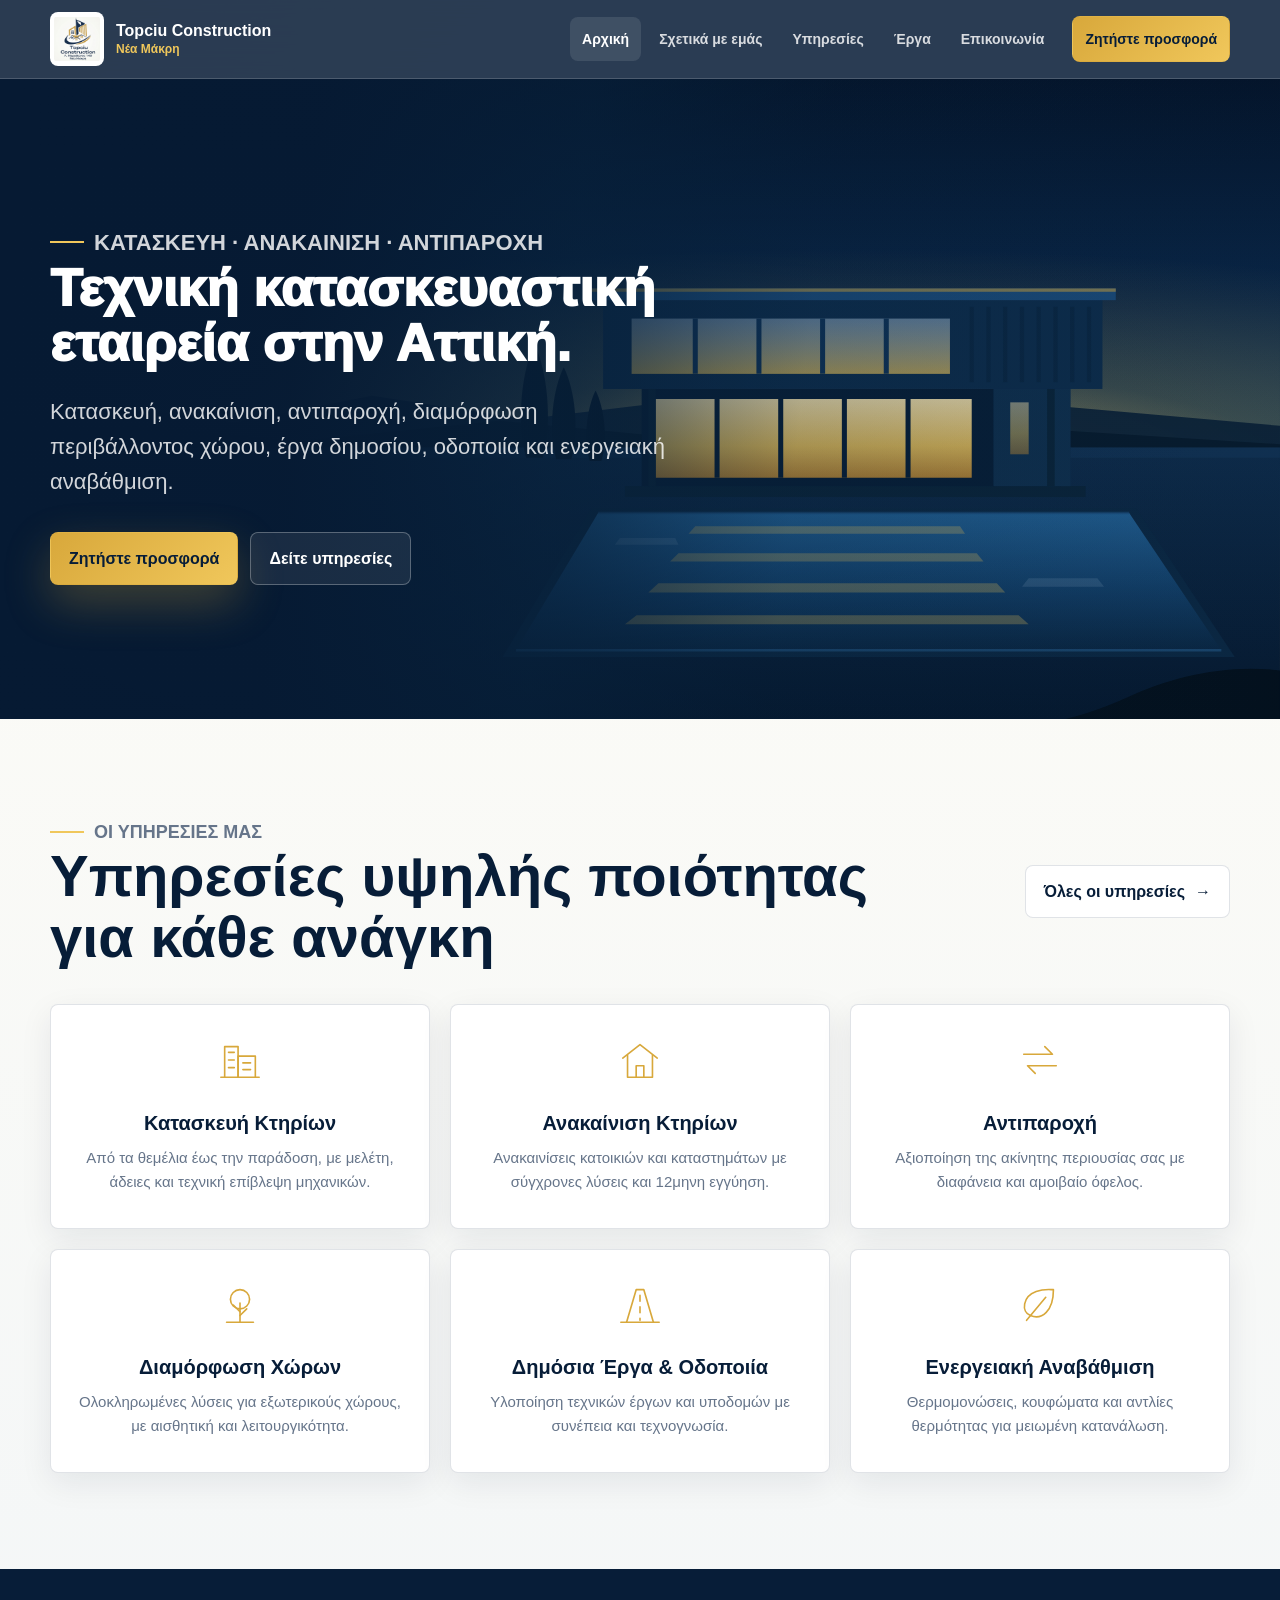
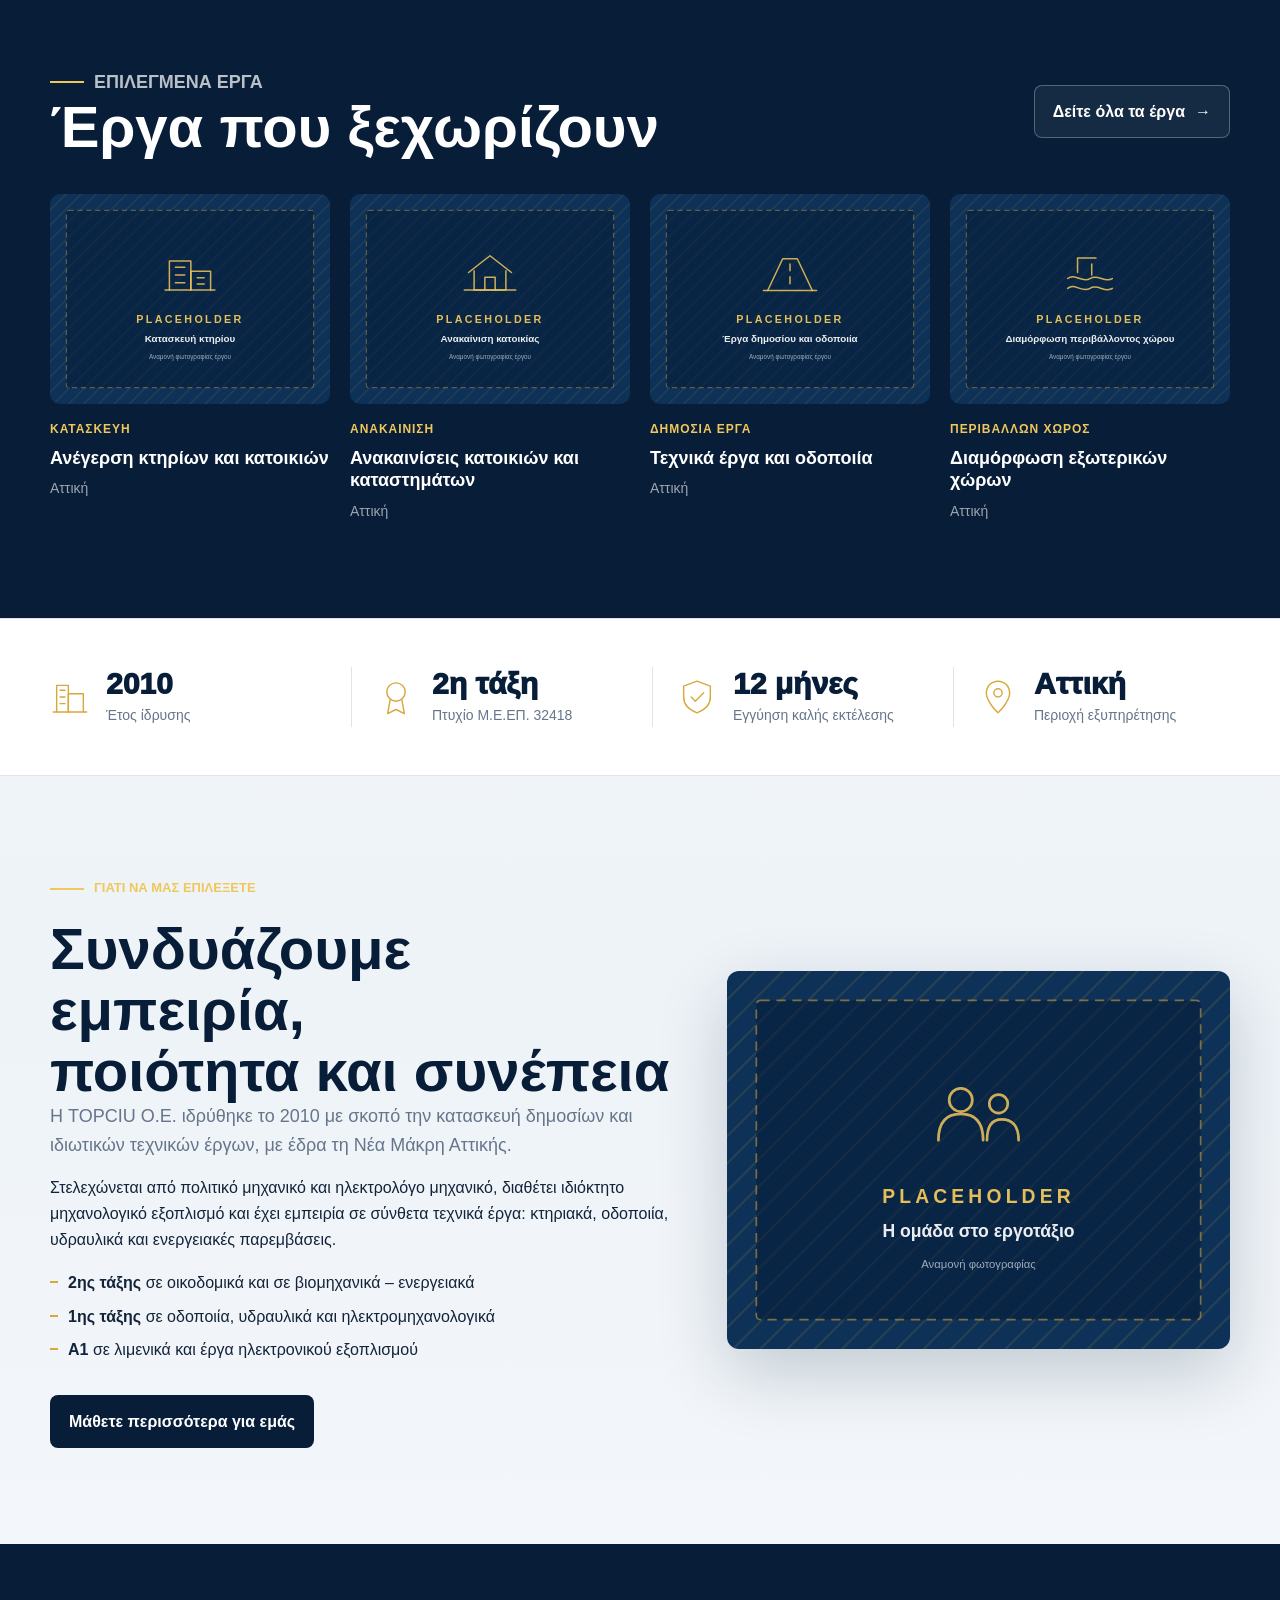
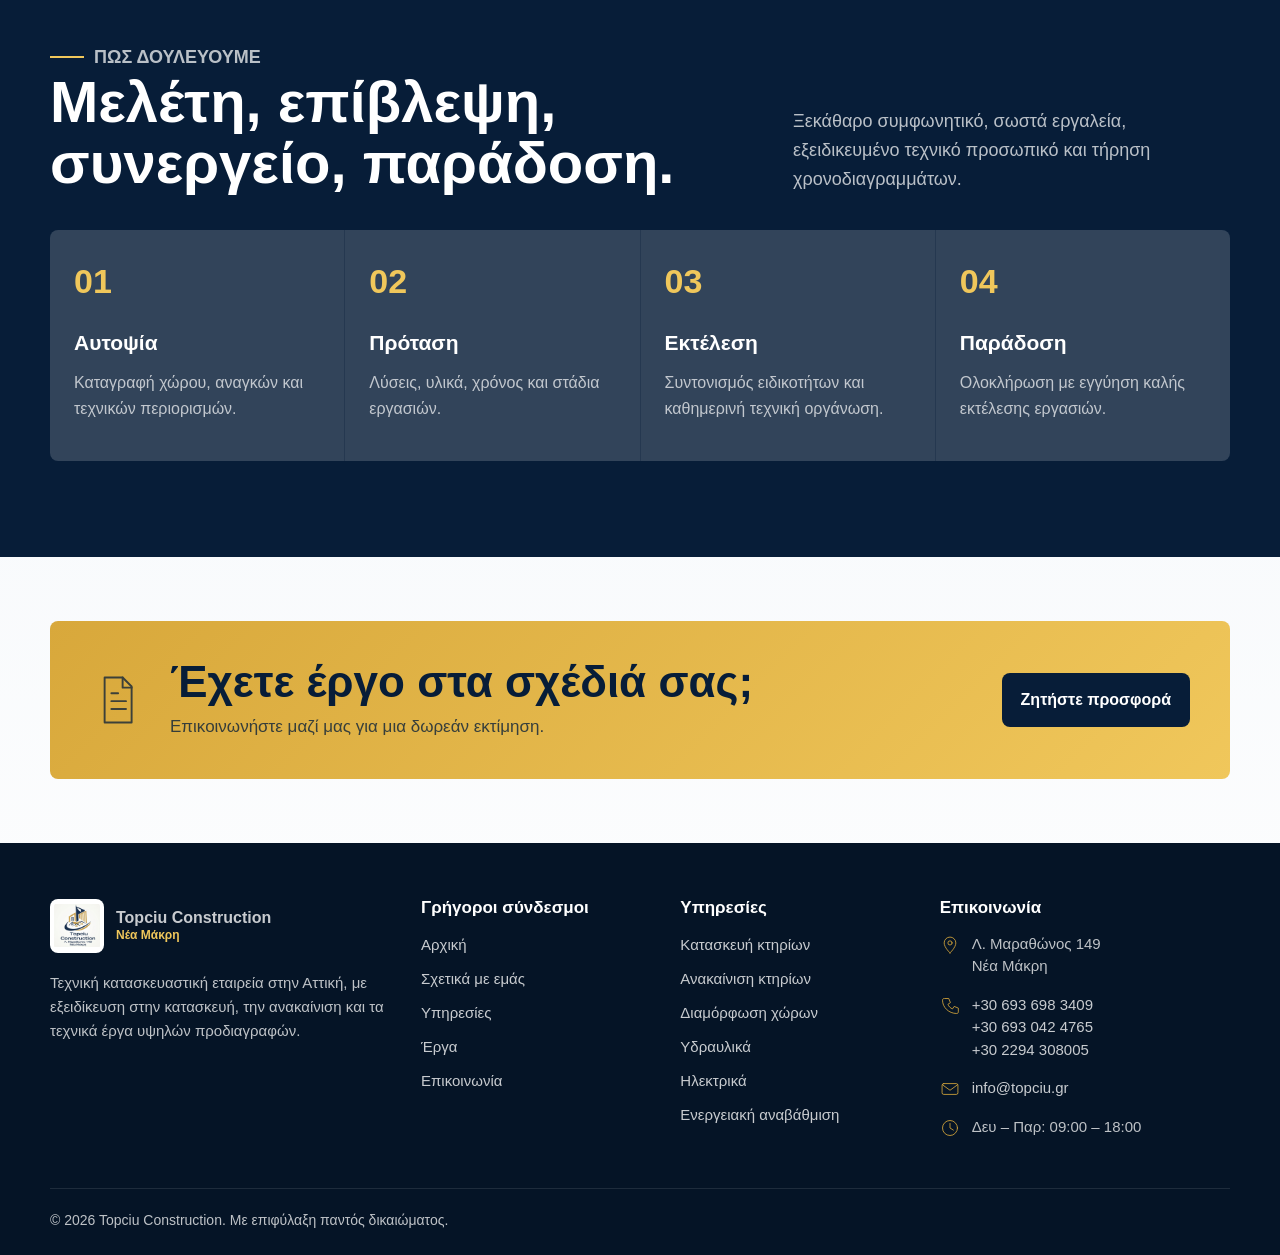
==== commit 2438426e: "Use a villa illustration as the hero background - Add assets/hero-villa.svg: a modern villa with poo" ====
--- a/index.html
+++ b/index.html
@@ -49,9 +49,6 @@
               <a class="button button-secondary" href="ypiresies.html">Δείτε υπηρεσίες</a>
             </div>
           </div>
-          <div class="hero-media reveal">
-            <img src="assets/placeholder-hero.svg" alt="Κατασκευαστικό έργο της Topciu Construction" width="1600" height="1000">
-          </div>
         </div>
       </section>
 
--- a/styles.css
+++ b/styles.css
@@ -937,20 +937,25 @@
 /* --- Hero ------------------------------------------------------------------ */
 
 .hero {
-  min-height: 0;
-  padding: 84px 0 96px;
-}
-
+  min-height: min(640px, 78vh);
+  padding: 96px 0 108px;
+  display: grid;
+  align-items: center;
+  background:
+    linear-gradient(96deg, #061a33 0%, rgba(6, 26, 51, 0.94) 24%, rgba(7, 32, 58, 0.66) 44%, rgba(7, 32, 58, 0.22) 62%, rgba(6, 26, 51, 0.08) 100%),
+    url("assets/hero-villa.svg") right center / cover no-repeat,
+    linear-gradient(115deg, #061a33 0%, #0e3157 46%, #082441 78%, #061a33 100%);
+}
+
+/* the villa carries the hero now — retire the blueprint and ring overlays */
+.hero::before,
 .hero::after {
-  right: -22vw;
-  bottom: -24vw;
-  width: 42vw;
-  opacity: 0.5;
+  display: none;
 }
 
 .hero-grid {
-  grid-template-columns: minmax(0, 1.08fr) minmax(300px, 0.92fr);
-  gap: 56px;
+  grid-template-columns: minmax(0, 620px);
+  gap: 0;
 }
 
 .hero-copy h1 {
@@ -1213,7 +1218,12 @@
 
 @media (max-width: 980px) {
   .hero {
-    padding: 56px 0 64px;
+    min-height: 0;
+    padding: 56px 0 320px;
+    background:
+      linear-gradient(180deg, #061a33 0%, rgba(6, 26, 51, 0.92) 34%, rgba(6, 26, 51, 0.35) 58%, rgba(6, 26, 51, 0) 78%),
+      url("assets/hero-villa.svg") 75% bottom / 170% auto no-repeat,
+      linear-gradient(115deg, #061a33 0%, #0e3157 46%, #082441 78%, #061a33 100%);
   }
 
   .hero-grid {
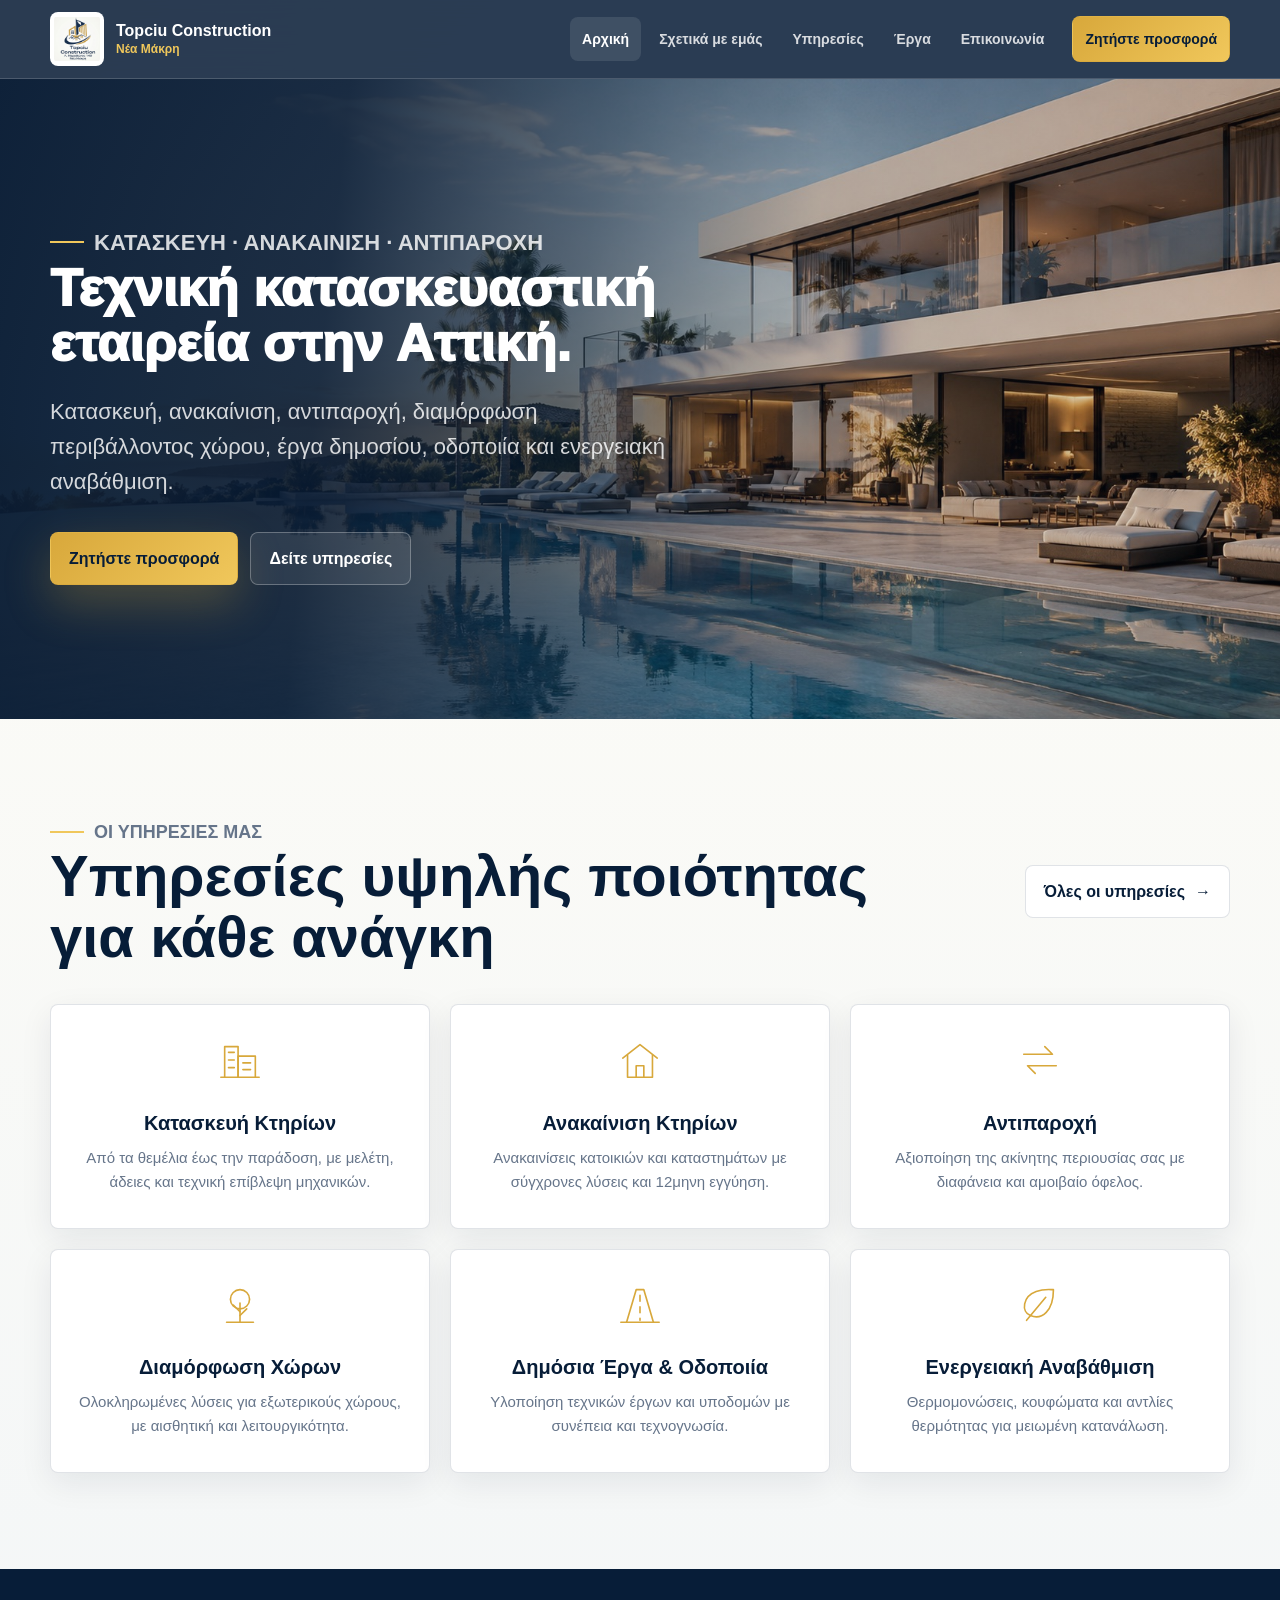
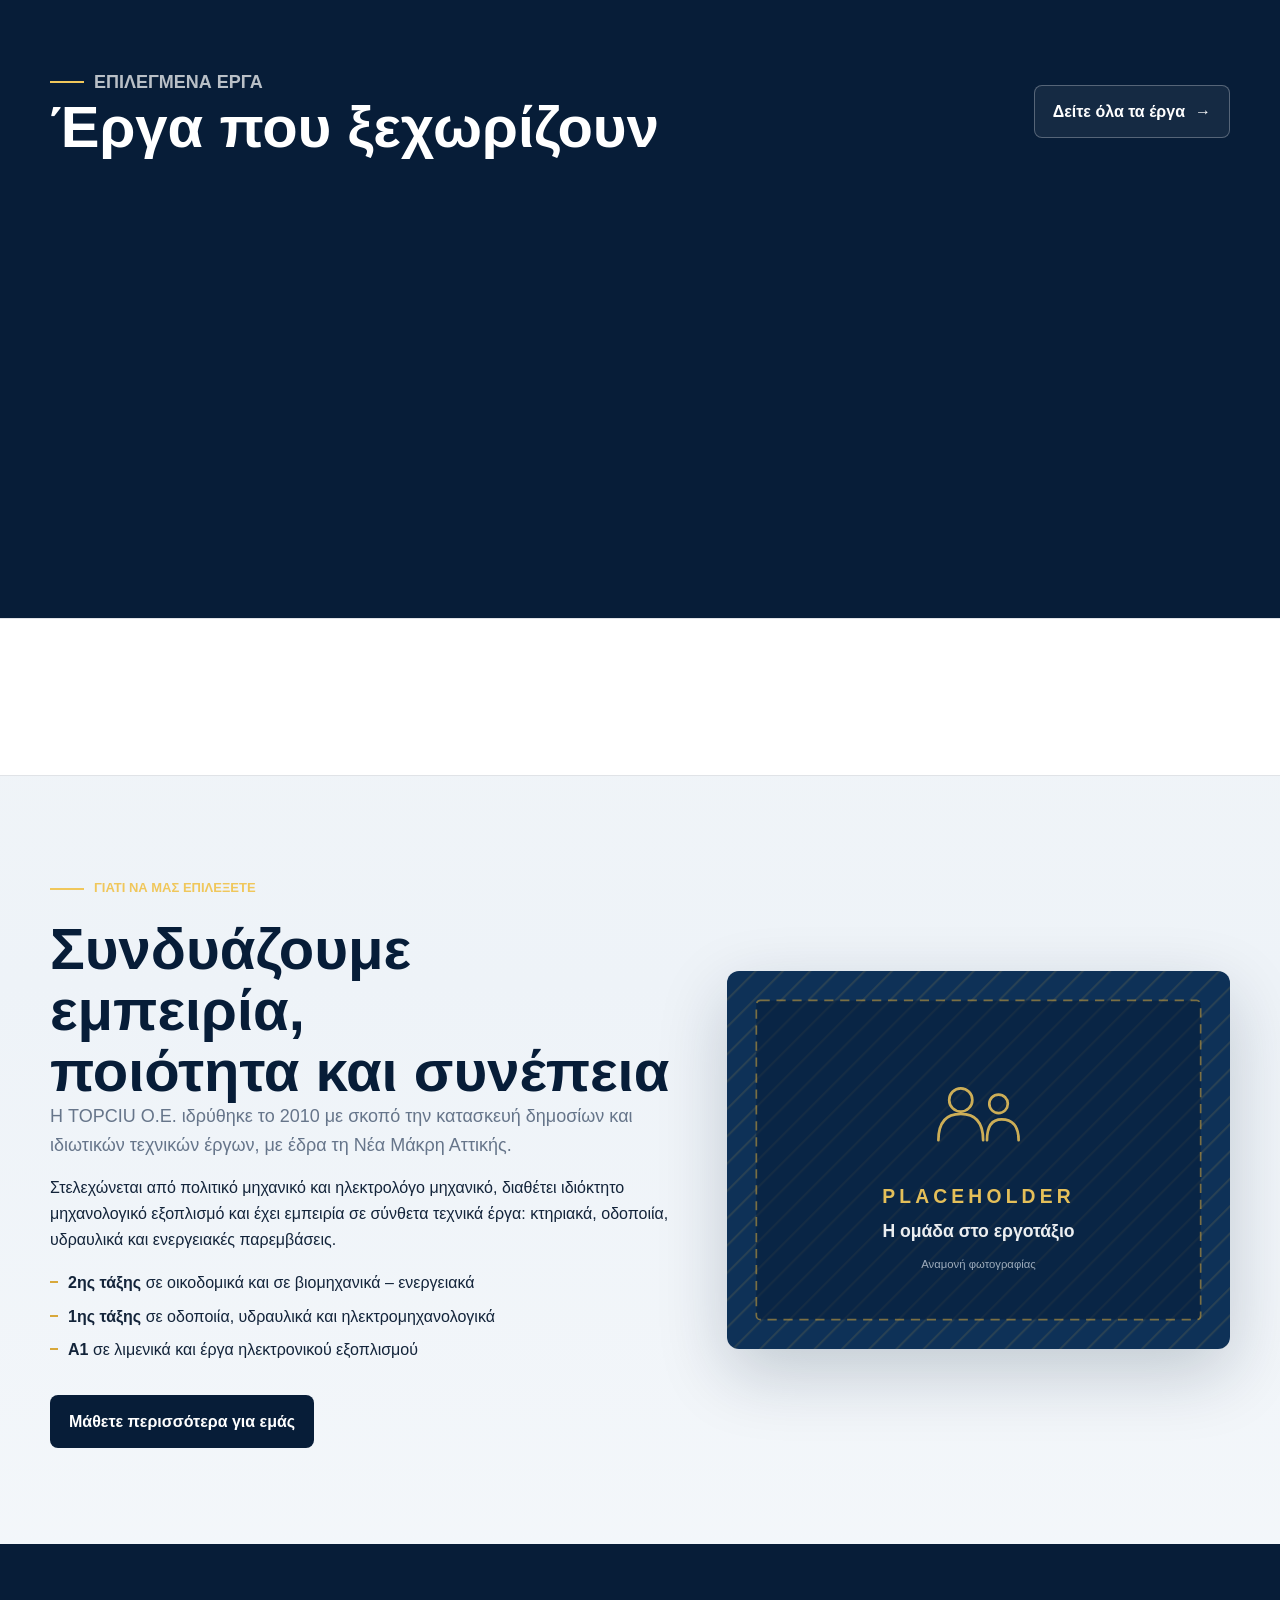
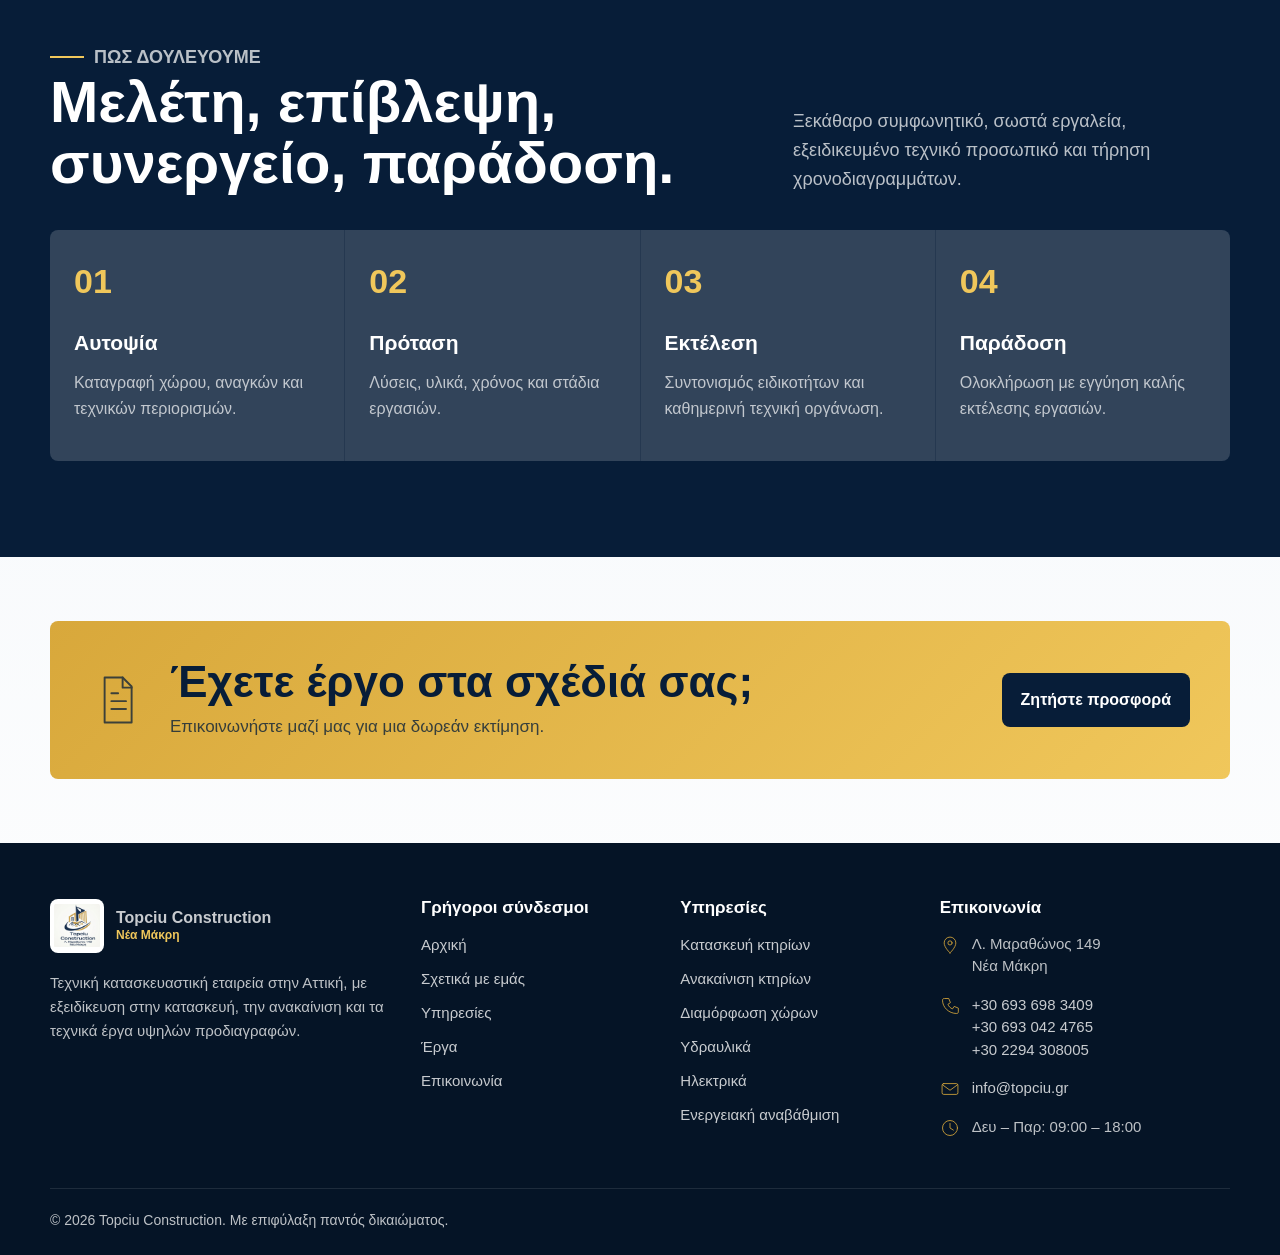
==== commit d03364df: "Add the first real project photos - Finished house with pool, and the matching scaffolded shot cropp" ====
--- a/index.html
+++ b/index.html
@@ -109,10 +109,16 @@
 
           <div class="work-grid">
             <a class="work-card reveal" href="erga.html">
-              <img src="assets/placeholder-erga-1.svg" alt="Κατασκευή κτηρίου" loading="lazy" width="1200" height="900">
+              <img src="assets/erga-katoikia-piscina.jpg" alt="Κατοικία με πισίνα και διαμορφωμένο περιβάλλοντα χώρο" loading="lazy" width="864" height="648">
               <p class="work-cat">Κατασκευή</p>
-              <h3>Ανέγερση κτηρίων και κατοικιών</h3>
+              <h3>Κατοικία με πισίνα και περιβάλλοντα χώρο</h3>
               <p class="work-meta">Αττική</p>
+            </a>
+            <a class="work-card reveal" href="erga.html">
+              <img src="assets/erga-glyka-nera.jpg" alt="Κατοικία στα Γλυκά Νερά — προοπτικό της πρόσοψης" loading="lazy" width="1140" height="855">
+              <p class="work-cat">Σε εξέλιξη</p>
+              <h3>Κατοικία στα Γλυκά Νερά</h3>
+              <p class="work-meta">Γλυκά Νερά · προοπτικό</p>
             </a>
             <a class="work-card reveal" href="anakainiseis.html">
               <img src="assets/placeholder-erga-2.svg" alt="Ανακαίνιση κατοικίας" loading="lazy" width="1200" height="900">
@@ -124,12 +130,6 @@
               <img src="assets/placeholder-erga-3.svg" alt="Έργα δημοσίου και οδοποιία" loading="lazy" width="1200" height="900">
               <p class="work-cat">Δημόσια έργα</p>
               <h3>Τεχνικά έργα και οδοποιία</h3>
-              <p class="work-meta">Αττική</p>
-            </a>
-            <a class="work-card reveal" href="exoterikoi-xoroi.html">
-              <img src="assets/placeholder-erga-4.svg" alt="Διαμόρφωση περιβάλλοντος χώρου" loading="lazy" width="1200" height="900">
-              <p class="work-cat">Περιβάλλων χώρος</p>
-              <h3>Διαμόρφωση εξωτερικών χώρων</h3>
               <p class="work-meta">Αττική</p>
             </a>
           </div>
--- a/styles.css
+++ b/styles.css
@@ -942,8 +942,8 @@
   display: grid;
   align-items: center;
   background:
-    linear-gradient(96deg, #061a33 0%, rgba(6, 26, 51, 0.94) 24%, rgba(7, 32, 58, 0.66) 44%, rgba(7, 32, 58, 0.22) 62%, rgba(6, 26, 51, 0.08) 100%),
-    url("assets/hero-villa.svg") right center / cover no-repeat,
+    linear-gradient(96deg, rgba(6, 26, 51, 0.96) 0%, rgba(6, 26, 51, 0.9) 26%, rgba(7, 32, 58, 0.62) 45%, rgba(7, 32, 58, 0.24) 62%, rgba(6, 26, 51, 0.12) 100%),
+    url("assets/hero-villa.jpg") right center / cover no-repeat,
     linear-gradient(115deg, #061a33 0%, #0e3157 46%, #082441 78%, #061a33 100%);
 }
 
@@ -1219,10 +1219,10 @@
 @media (max-width: 980px) {
   .hero {
     min-height: 0;
-    padding: 56px 0 320px;
+    padding: 64px 0 88px;
     background:
-      linear-gradient(180deg, #061a33 0%, rgba(6, 26, 51, 0.92) 34%, rgba(6, 26, 51, 0.35) 58%, rgba(6, 26, 51, 0) 78%),
-      url("assets/hero-villa.svg") 75% bottom / 170% auto no-repeat,
+      linear-gradient(178deg, rgba(6, 26, 51, 0.95) 0%, rgba(6, 26, 51, 0.88) 34%, rgba(6, 26, 51, 0.55) 62%, rgba(6, 26, 51, 0.32) 100%),
+      url("assets/hero-villa.jpg") 68% center / cover no-repeat,
       linear-gradient(115deg, #061a33 0%, #0e3157 46%, #082441 78%, #061a33 100%);
   }
 
@@ -1281,3 +1281,15 @@
 .page-hero .lead {
   margin-top: 18px;
 }
+
+.beforeafter {
+  display: grid;
+  grid-template-columns: 1fr 1fr;
+  gap: 16px;
+}
+
+@media (max-width: 980px) {
+  .beforeafter {
+    grid-template-columns: 1fr;
+  }
+}
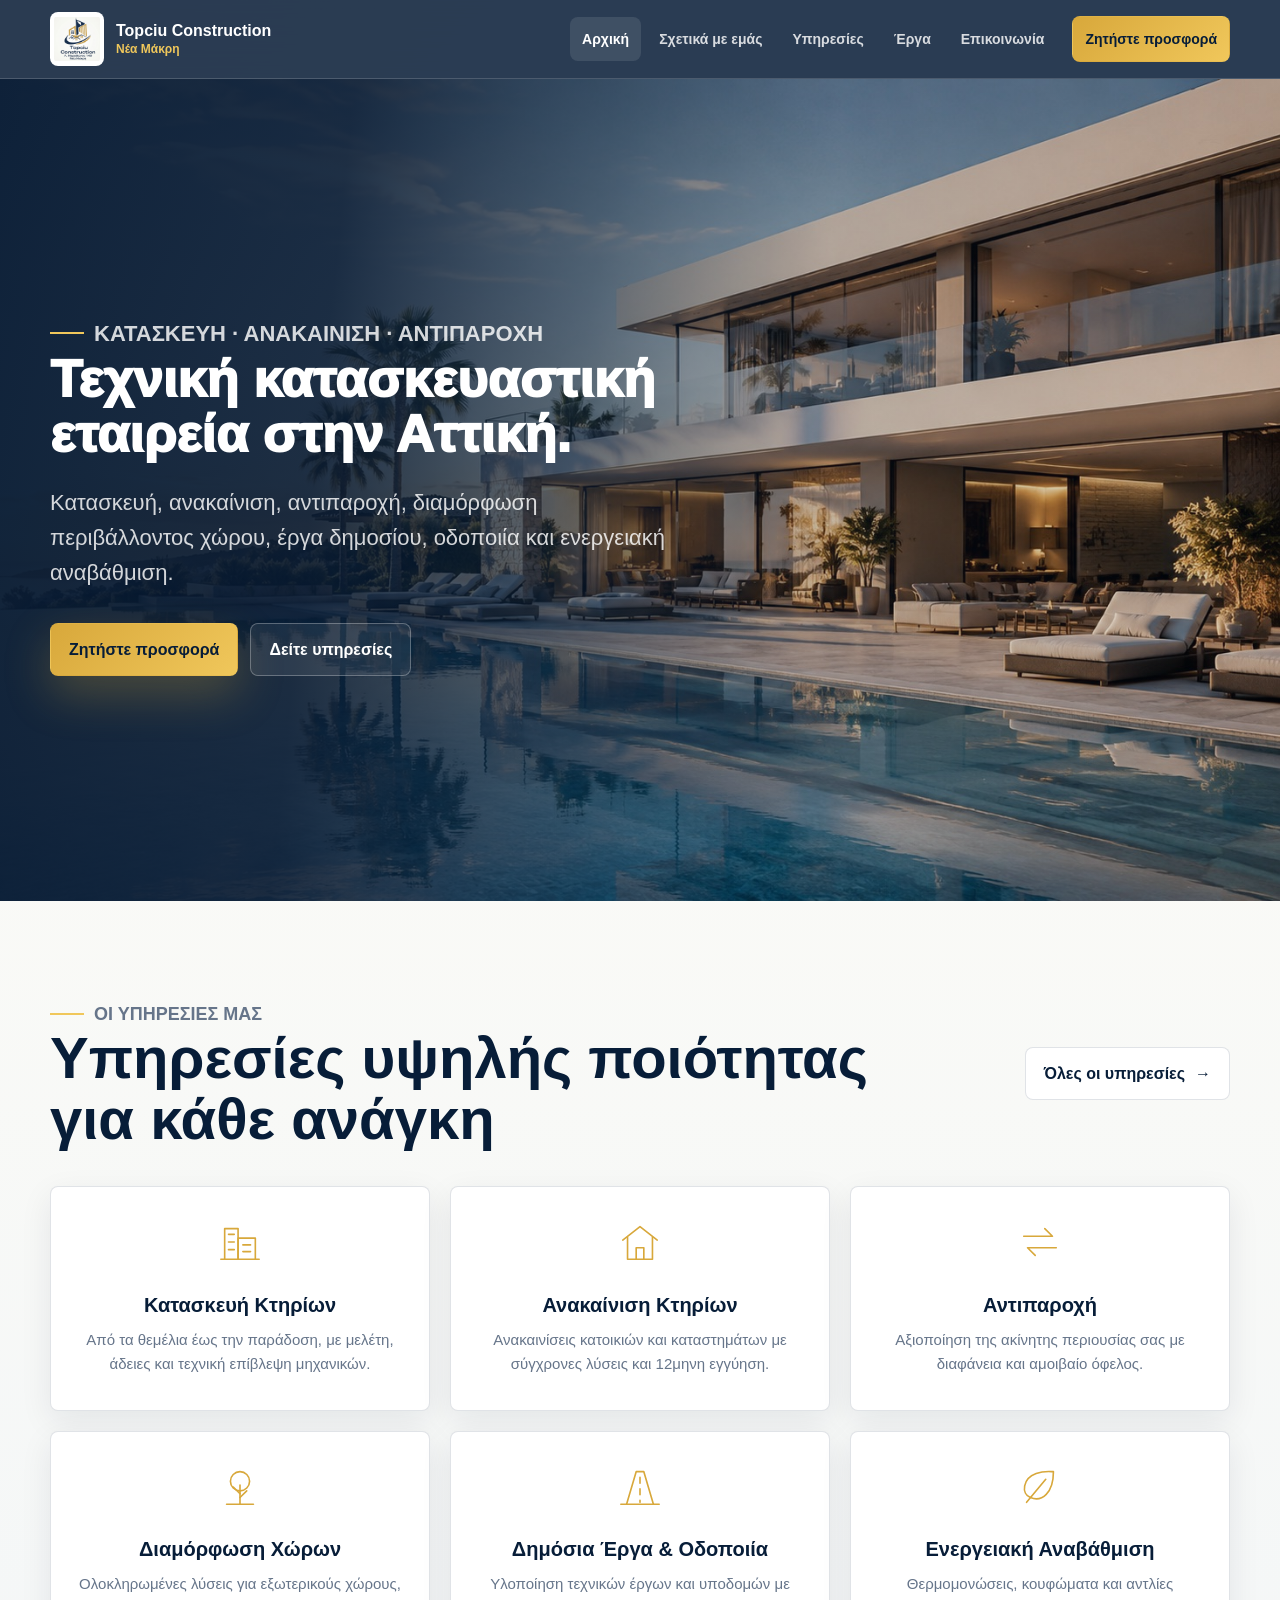
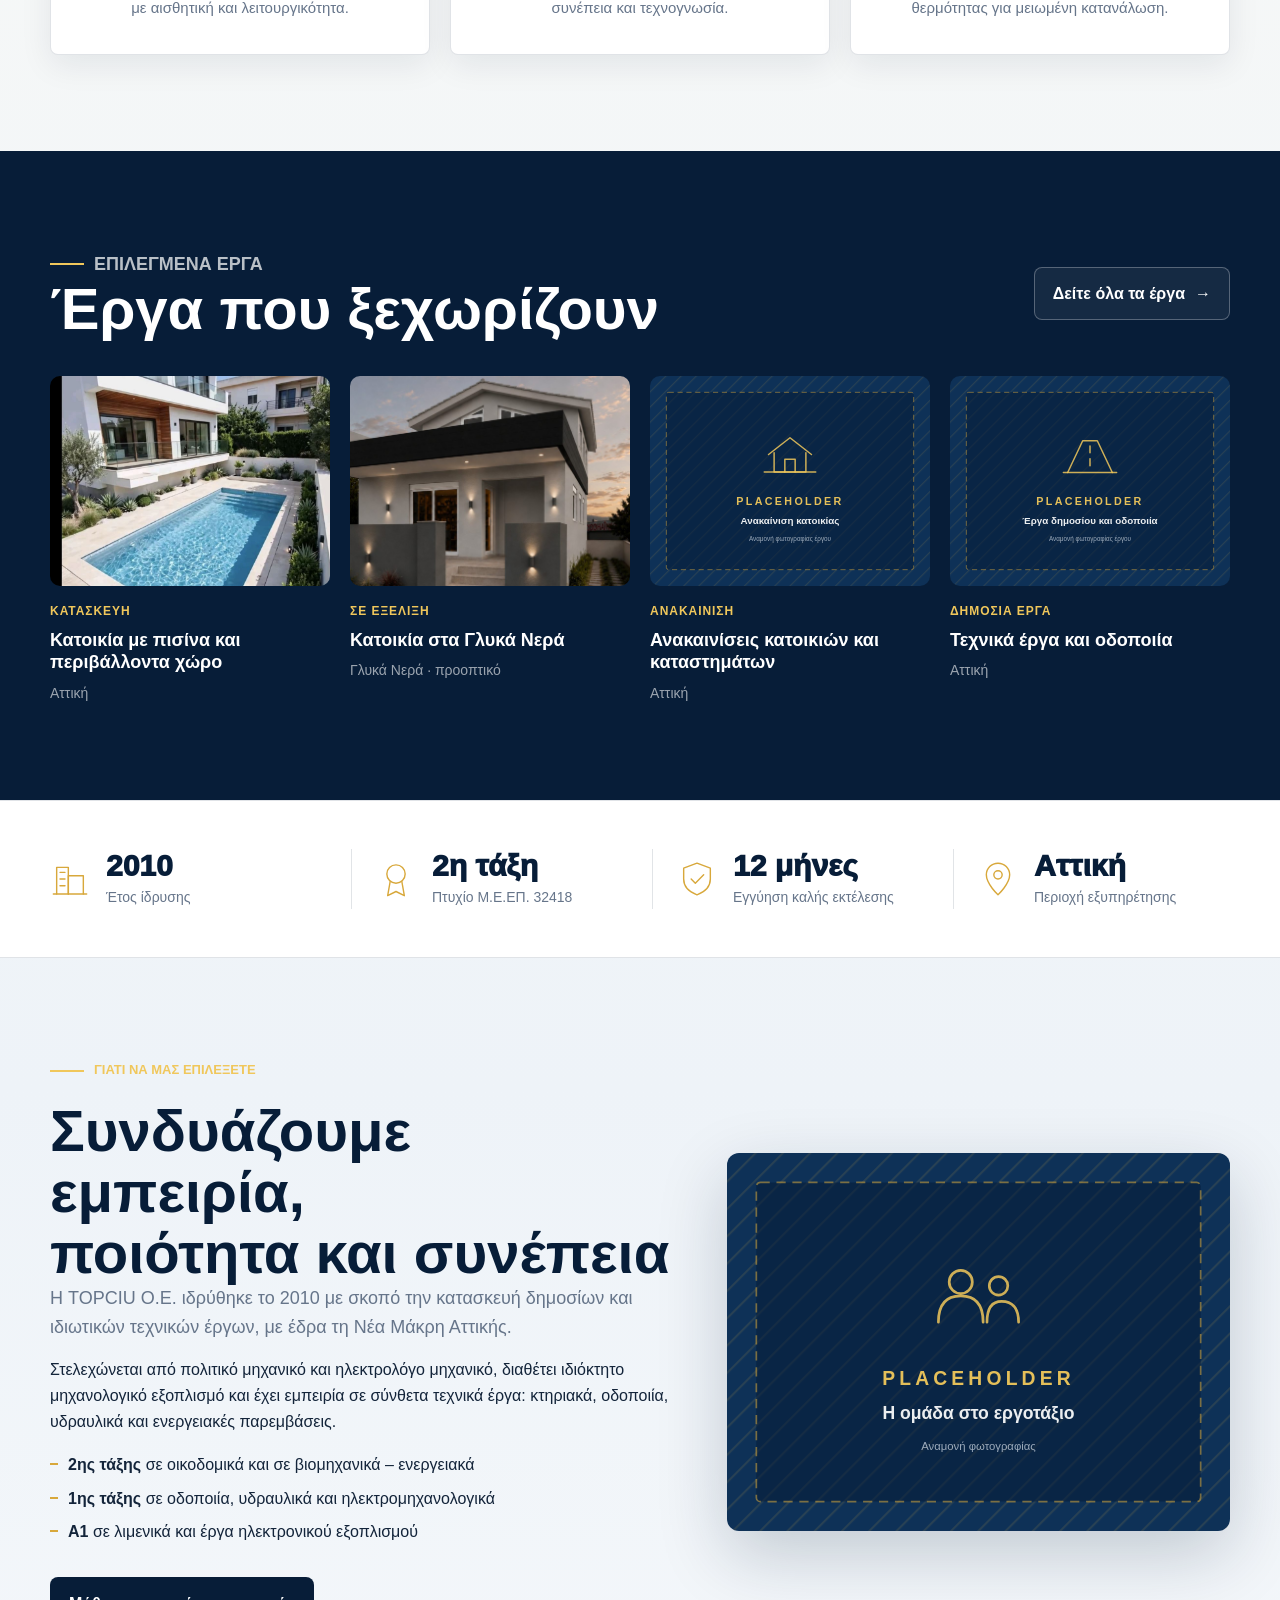
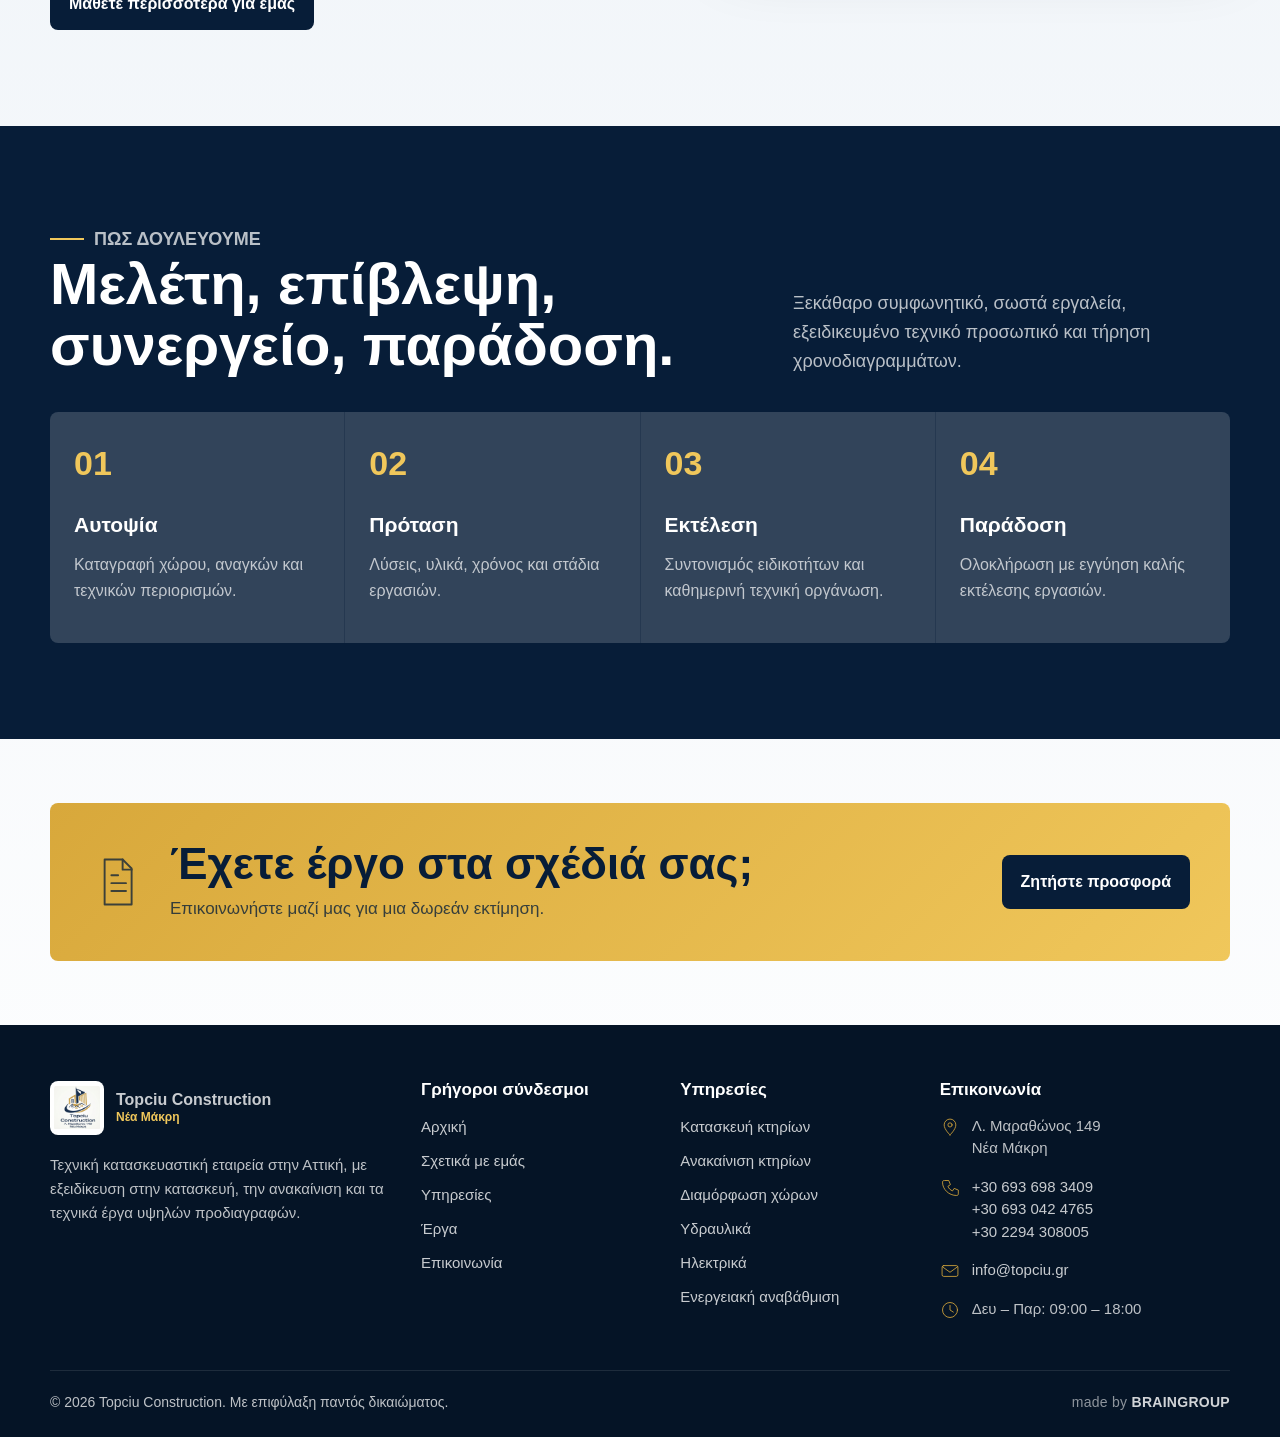
==== commit d73c31fd: "Credit BRAINGROUP in the footer Bottom-right of the copyright bar on every page, linking out to brai" ====
--- a/index.html
+++ b/index.html
@@ -263,7 +263,10 @@
           </ul>
         </div>
       </div>
-      <div class="container copyright">© 2026 Topciu Construction. Με επιφύλαξη παντός δικαιώματος.</div>
+      <div class="container copyright">
+        <span>© 2026 Topciu Construction. Με επιφύλαξη παντός δικαιώματος.</span>
+        <span class="footer-credit">made by <a href="https://braingroup.tech" target="_blank" rel="noopener">BRAINGROUP</a></span>
+      </div>
     </footer>
   </div>
   <script src="script.js"></script>
--- a/styles.css
+++ b/styles.css
@@ -937,7 +937,8 @@
 /* --- Hero ------------------------------------------------------------------ */
 
 .hero {
-  min-height: min(640px, 78vh);
+  /* header is 78px and sticky, so this fills exactly one screen */
+  min-height: calc(100vh - 78px);
   padding: 96px 0 108px;
   display: grid;
   align-items: center;
@@ -1293,3 +1294,25 @@
     grid-template-columns: 1fr;
   }
 }
+
+.copyright {
+  display: flex;
+  flex-wrap: wrap;
+  align-items: center;
+  justify-content: space-between;
+  gap: 8px 24px;
+}
+
+.footer-credit {
+  color: rgba(255, 255, 255, 0.55);
+  letter-spacing: 0.02em;
+}
+
+.footer-credit a {
+  color: rgba(255, 255, 255, 0.82);
+  font-weight: 800;
+}
+
+.footer-credit a:hover {
+  color: var(--gold-2);
+}
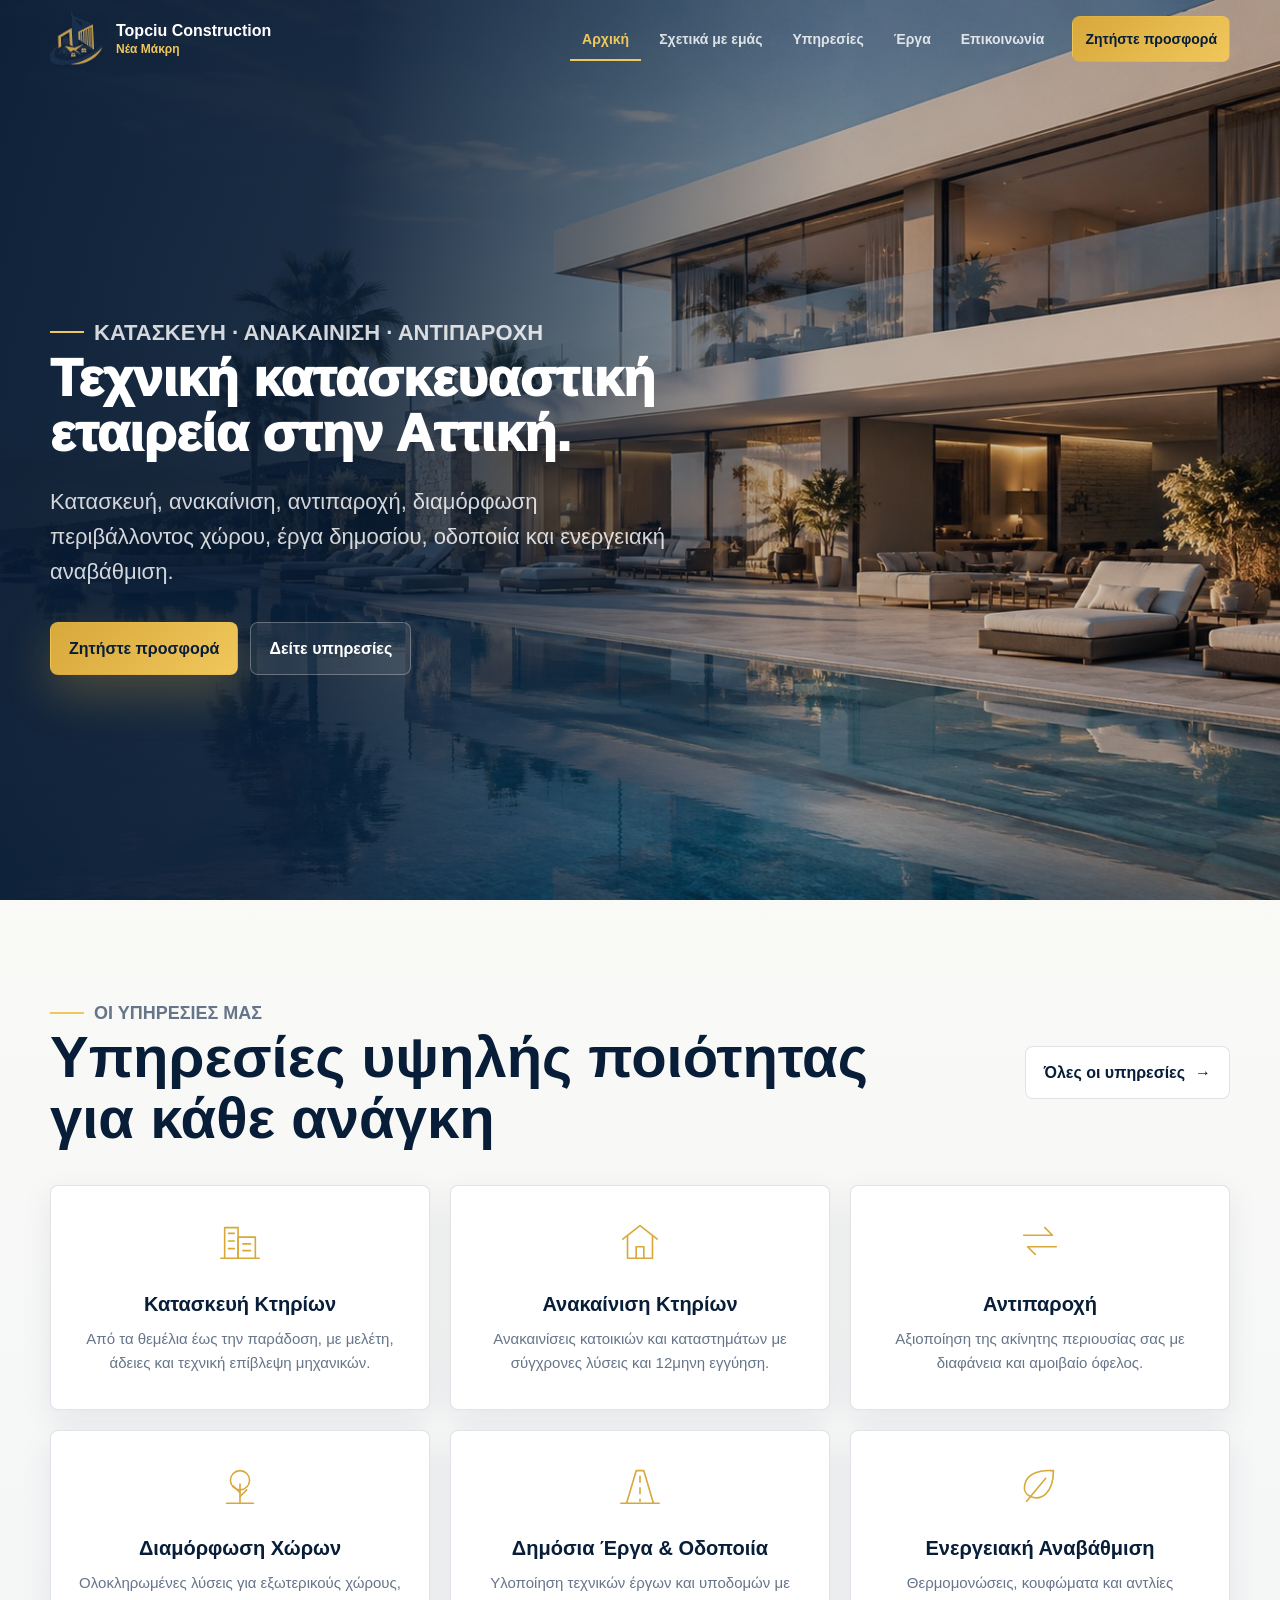
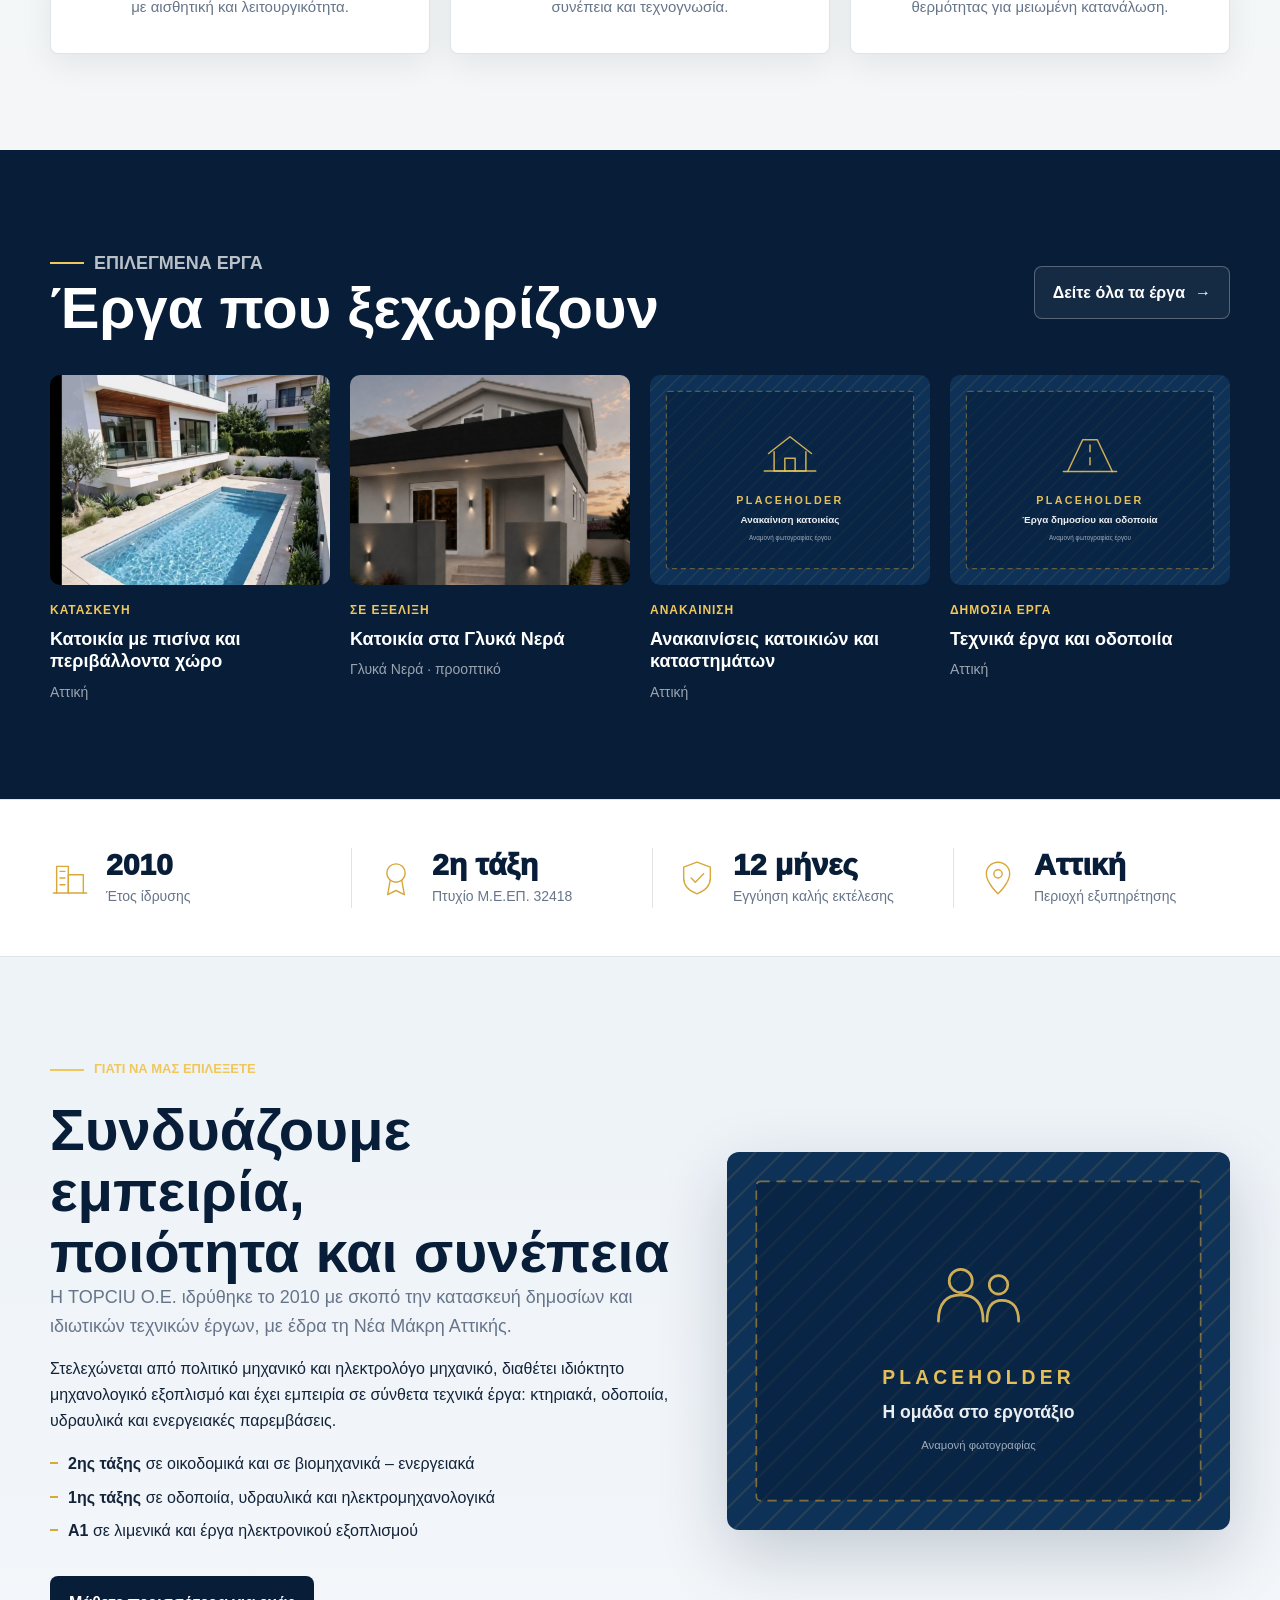
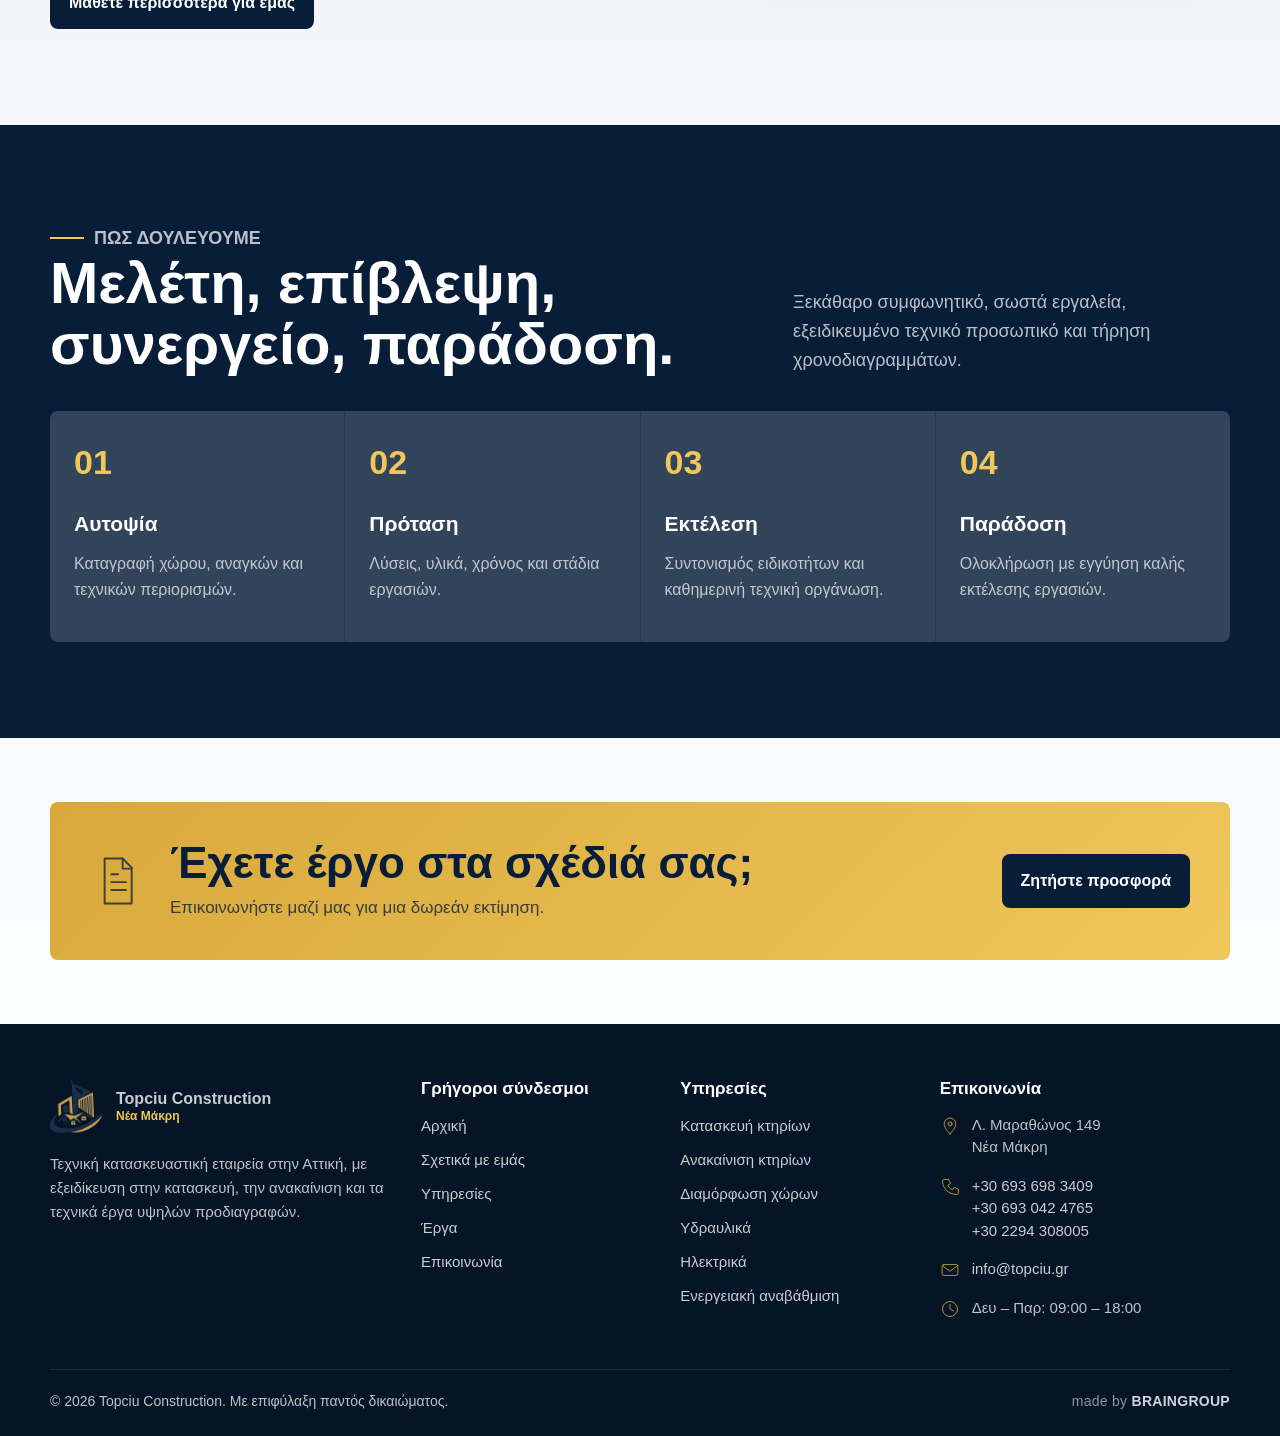
==== commit 50341d1b: "Float a transparent header over the hero - Header is fixed and fully transparent at the top, so the " ====
--- a/index.html
+++ b/index.html
@@ -11,6 +11,11 @@
   <meta property="og:description" content="Κατασκευαστικές εργασίες με οργάνωση, τεχνική επίβλεψη και 12μηνη εγγύηση καλής εκτέλεσης.">
   <meta property="og:image" content="https://topciu-construction.gr/assets/topciu-new-logo.png">
   <meta property="og:url" content="https://topciu-construction.gr/">
+  <link rel="icon" href="favicon.ico" sizes="any">
+  <link rel="icon" type="image/png" sizes="32x32" href="assets/favicon-32.png">
+  <link rel="icon" type="image/png" sizes="16x16" href="assets/favicon-16.png">
+  <link rel="apple-touch-icon" sizes="180x180" href="assets/apple-touch-icon.png">
+  <meta name="theme-color" content="#071d38">
   <link rel="stylesheet" href="styles.css">
   <script type="application/ld+json">
   {"@context":"https://schema.org","@type":"LocalBusiness","name":"Topciu Construction","image":"https://topciu-construction.gr/assets/topciu-new-logo.png","url":"https://topciu-construction.gr/","telephone":["+306936983409","+306930424765","+302294308005"],"email":"info@topciu.gr","address":{"@type":"PostalAddress","streetAddress":"Λ. Μαραθώνος 149","addressLocality":"Νέα Μάκρη","addressCountry":"GR"},"openingHours":"Mo-Fr 09:00-18:00","areaServed":"Αττική","foundingDate":"2010","legalName":"TOPCIU O.E.","description":"Τεχνική κατασκευαστική εταιρεία που ιδρύθηκε το 2010, με πτυχίο Μ.Ε.ΕΠ. (αρ. 32418) 2ης τάξης σε οικοδομικά και βιομηχανικά-ενεργειακά. Αναλαμβάνει κατασκευή, ανακαίνιση, αντιπαροχή, διαμόρφωση περιβάλλοντος χώρου, έργα δημοσίου, οδοποιία και ενεργειακή αναβάθμιση.","hasOfferCatalog":{"@type":"OfferCatalog","name":"Παροχές και υπηρεσίες","itemListElement":[{"@type":"Offer","itemOffered":{"@type":"Service","name":"Κατασκευή"}},{"@type":"Offer","itemOffered":{"@type":"Service","name":"Ανακαίνιση"}},{"@type":"Offer","itemOffered":{"@type":"Service","name":"Αντιπαροχή"}},{"@type":"Offer","itemOffered":{"@type":"Service","name":"Διαμόρφωση περιβάλλοντος χώρου"}},{"@type":"Offer","itemOffered":{"@type":"Service","name":"Έργα δημοσίου"}},{"@type":"Offer","itemOffered":{"@type":"Service","name":"Οδοποιία"}},{"@type":"Offer","itemOffered":{"@type":"Service","name":"Ενεργειακή αναβάθμιση"}}]}}
@@ -22,7 +27,7 @@
     <header class="site-header">
       <div class="container nav-wrap">
         <a class="brand" href="index.html" aria-label="Topciu Construction αρχική">
-          <img src="assets/topciu-new-logo.png" alt="Topciu Construction logo" width="54" height="54">
+          <img src="assets/topciu-logo-mark.png" alt="Topciu Construction logo" width="54" height="54">
           <span>Topciu Construction<small>Νέα Μάκρη</small></span>
         </a>
         <button class="menu-toggle" type="button" aria-label="Άνοιγμα μενού" aria-expanded="false">☰</button>
@@ -215,7 +220,7 @@
       <div class="container footer-grid">
         <div class="footer-brand">
           <a class="brand" href="index.html">
-            <img src="assets/topciu-new-logo.png" alt="Topciu Construction logo" width="54" height="54">
+            <img src="assets/topciu-logo-mark.png" alt="Topciu Construction logo" width="54" height="54">
             <span>Topciu Construction<small>Νέα Μάκρη</small></span>
           </a>
           <p>Τεχνική κατασκευαστική εταιρεία στην Αττική, με εξειδίκευση στην κατασκευή, την ανακαίνιση και τα τεχνικά έργα υψηλών προδιαγραφών.</p>
--- a/styles.css
+++ b/styles.css
@@ -73,10 +73,20 @@
 }
 
 .site-header {
-  position: sticky;
+  position: fixed;
   top: 0;
+  right: 0;
+  left: 0;
   z-index: 50;
-  border-bottom: 1px solid rgba(255, 255, 255, 0.16);
+  border-bottom: 1px solid transparent;
+  background: transparent;
+  transition: background 260ms ease, border-color 260ms ease, backdrop-filter 260ms ease;
+}
+
+/* once the hero is behind you the bar needs its own ground again */
+.site-header.is-scrolled,
+body.menu-open .site-header {
+  border-bottom-color: rgba(255, 255, 255, 0.16);
   background: rgba(7, 29, 56, 0.86);
   backdrop-filter: blur(18px);
 }
@@ -102,9 +112,6 @@
   width: 54px;
   height: 54px;
   object-fit: contain;
-  background: #fff;
-  border-radius: 8px;
-  padding: 4px;
 }
 
 .brand span {
@@ -136,8 +143,14 @@
 
 .main-nav a:hover,
 .main-nav a[aria-current="page"] {
-  color: var(--white);
-  background: rgba(255, 255, 255, 0.1);
+  color: var(--gold-2);
+  background: transparent;
+}
+
+/* the current page is marked with a rule, not a filled chip */
+.main-nav a[aria-current="page"] {
+  box-shadow: inset 0 -2px 0 var(--gold-2);
+  border-radius: 0;
 }
 
 .nav-cta {
@@ -616,7 +629,7 @@
 }
 
 .page-hero {
-  padding: 84px 0 72px;
+  padding: 162px 0 72px;
   color: var(--white);
   background:
     linear-gradient(125deg, transparent 22%, rgba(255, 255, 255, 0.06) 40%, transparent 56%),
@@ -678,7 +691,8 @@
 
 .contact-grid {
   display: grid;
-  grid-template-columns: 0.8fr 1fr;
+  grid-template-columns: 1fr 1fr;
+  align-items: start;
   gap: 28px;
 }
 
@@ -691,36 +705,6 @@
 
 .contact-card p {
   margin: 8px 0;
-}
-
-.contact-form {
-  display: grid;
-  gap: 14px;
-}
-
-.contact-form label {
-  display: grid;
-  gap: 6px;
-  color: var(--navy);
-  font-weight: 900;
-}
-
-.contact-form input,
-.contact-form textarea,
-.contact-form select {
-  width: 100%;
-  min-height: 48px;
-  border: 1px solid rgba(7, 29, 56, 0.18);
-  border-radius: 8px;
-  padding: 12px 14px;
-  font: inherit;
-  color: var(--ink);
-  background: #fbfcfe;
-}
-
-.contact-form textarea {
-  min-height: 144px;
-  resize: vertical;
 }
 
 .reveal {
@@ -937,9 +921,10 @@
 /* --- Hero ------------------------------------------------------------------ */
 
 .hero {
-  /* header is 78px and sticky, so this fills exactly one screen */
-  min-height: calc(100vh - 78px);
-  padding: 96px 0 108px;
+  /* the header floats over this now, so take the whole screen */
+  min-height: 100vh;
+  min-height: 100svh;
+  padding: 174px 0 108px;
   display: grid;
   align-items: center;
   background:
@@ -1219,8 +1204,10 @@
 
 @media (max-width: 980px) {
   .hero {
-    min-height: 0;
-    padding: 64px 0 88px;
+    /* svh is the viewport with the browser bars showing, i.e. on load */
+    min-height: 100vh;
+    min-height: 100svh;
+    padding: 142px 0 88px;
     background:
       linear-gradient(178deg, rgba(6, 26, 51, 0.95) 0%, rgba(6, 26, 51, 0.88) 34%, rgba(6, 26, 51, 0.55) 62%, rgba(6, 26, 51, 0.32) 100%),
       url("assets/hero-villa.jpg") 68% center / cover no-repeat,
@@ -1262,6 +1249,14 @@
 }
 
 @media (max-width: 640px) {
+  .hero {
+    padding-top: 136px;
+  }
+
+  .page-hero {
+    padding-top: 140px;
+  }
+
   .service-grid,
   .work-grid,
   .stats-grid,
@@ -1316,3 +1311,55 @@
 .footer-credit a:hover {
   color: var(--gold-2);
 }
+
+/* Contact page — phone-first */
+
+.call-list {
+  display: grid;
+  gap: 12px;
+  margin-top: 20px;
+}
+
+.call {
+  display: flex;
+  align-items: center;
+  gap: 14px;
+  padding: 16px 18px;
+  border: 1px solid var(--line);
+  border-radius: var(--radius);
+  background: #fbfcfe;
+  transition: border-color 180ms ease, transform 180ms ease, box-shadow 180ms ease;
+}
+
+.call:hover {
+  border-color: var(--gold);
+  transform: translateY(-2px);
+  box-shadow: 0 12px 30px rgba(7, 29, 56, 0.1);
+}
+
+.call .ico {
+  width: 26px;
+  height: 26px;
+  stroke-width: 2;
+}
+
+.call strong {
+  display: block;
+  color: var(--navy);
+  font-size: 21px;
+  line-height: 1.2;
+  letter-spacing: 0.01em;
+}
+
+.call small {
+  display: block;
+  margin-top: 2px;
+  color: var(--muted);
+  font-size: 13px;
+  font-weight: 700;
+}
+
+/* the bar floats, so anchored sections must stop clear of it */
+[id] {
+  scroll-margin-top: 96px;
+}
